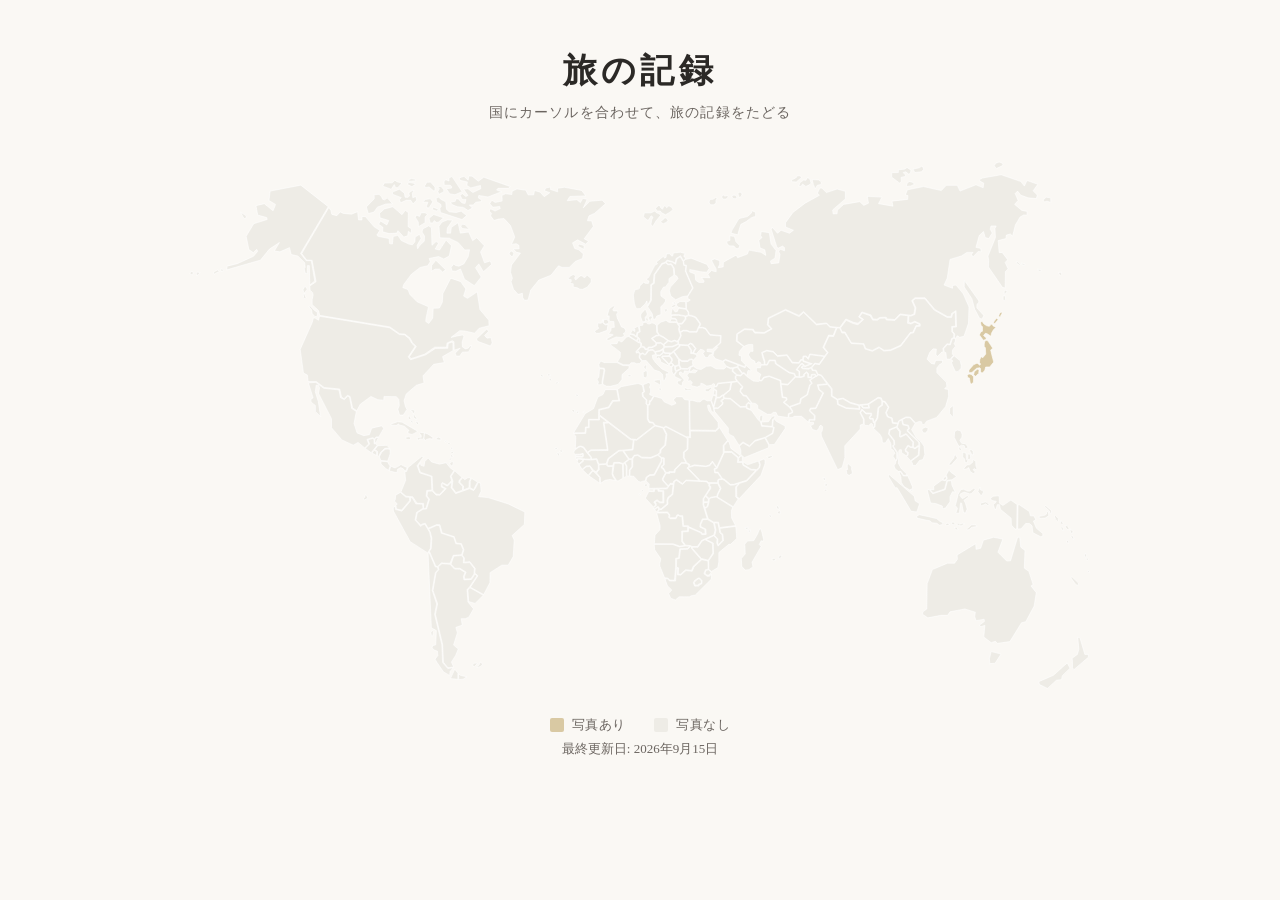
==== index.html @ d8315e0f "Initial commit: world and Japan travel photo site Static site with a world map homepage and a Japan " ====
<!DOCTYPE html>
<html lang="ja">
<head>
<meta charset="UTF-8">
<title>旅の記録</title>
<link rel="stylesheet" href="css/style.css">
</head>
<body>
<div class="page">
  <header class="site-header">
    <h1 class="site-title">旅の記録</h1>
    <p class="site-subtitle">国にカーソルを合わせて、旅の記録をたどる</p>
  </header>

  <div class="map-wrap world-map-wrap">
    <svg version="1.1"
     xmlns="http://www.w3.org/2000/svg"
     xmlns:xlink="http://www.w3.org/1999/xlink"
     x="0px"
     y="0px"
     viewBox="30.767 241.591 784.077 458.627"
     id="world-map" class="world-svg">
<title>Simple World Map</title>
<desc>
    Author: Al MacDonald
    Editor: Fritz Lekschas
    License: CC BY-SA 3.0
    ID: ISO 3166-1 or "_[a-zA-Z]" if an ISO code is not available
</desc>
<g>
    <path id="_somaliland" d="M512.674,502.797l3.526,2.403l1.046-0.052l8.757-3.008l0.994,3.206l-0.701,2.706l-1.893,1.503l-4.729-0.302l-6.769-4.158L512.674,502.797L512.674,502.797z"/>
    <path id="ae" d="M528.466,468.135l0.753,3.008l8.522,0.752l0.596-6.172l1.644-0.897l0.448-2.257l-2.688,0.753l-2.99,4.521L528.466,468.135L528.466,468.135z"/>
    <path id="af" d="M545.85,435.383l1.374,10.771l3.423,0.752l0.32,1.937l-2.455,2.049l4.573,3.691l8.885-3.198l0.709-3.786l5.593-3.491l2.145-8.091l1.599-1.722l-1.659-2.887l5.412-3.347l-0.691-0.968l-2.498,0.155l-0.226,2.299l-3.354-0.033l-0.062-3.068l-1.079-1.288l-1.815,1.649l0.052,1.515l-2.739,1.036l-5.059-0.319l-6.568,6.881L545.85,435.383L545.85,435.383z"/>
    <path id="al" d="M450.679,420.438v3.984l1.142,2.152l0.82-0.096l1.409-2.566l-0.821-1.15l-0.319-2.844l-1.089-1.012L450.679,420.438L450.679,420.438z"/>
    <path id="am" d="M507.47,420.549l4.149,5.411l-1.218,1.427l-2.939-0.51l-3.646-3.268l0.196-2.146L507.47,420.549L507.47,420.549z"/>
    <g id="ao">
        <path class="mainland" d="M437.366,547.461l2.948,11.003l-0.069,3.478l-4.313,4.633l-0.647,7.527l16.597,0.147l5.395,1.954l4.45-0.58l-2.594-3.251l0.01-9.282l5.101-0.217v-3.621l-4.142-0.172l-0.829-8.575l-1.746,0.024l-0.943-0.848l-1.027,0.054l-1.365,2.646h-5.255l-1.22-1.227l0.363-1.738l-1.436-2.101L437.366,547.461L437.366,547.461z"/>
        <path d="M435.577,544.453l1.504,1.953l1.945-1.842l-0.571-1.909l-0.483-0.035L435.577,544.453L435.577,544.453z"/>
    </g>
    <g id="ar">
        <path class="mainland" d="M279.05,600.613l1.677,1.571l-6.371,9.467l-2.239,2.479l0.777,10.813l4.918,5.974l-4.132,7.209l-3.129,1.35h-3.579l1.003,5.627l-5.593,1.92l1.34,4.729l-3.354,10.701l4.141,3.38l-2.239,5.515l-3.804,5.975l2.014,4.165l-4.918,0.786l-4.028-4.951l-0.674-15.432l-6.258-26.209l1.893-9.163l-4.028-11.713l2.68-15.204l2.463-2.931l-0.605-2.222l3.164-2.888l7.054,0.483l3.942,4.21l4.555,0.078l4.668,2.853l-1.375,3.217l0.329,3.25l6.612-0.312L279.05,600.613L279.05,600.613z"/>
        <path d="M264.745,687.564l0.225,4.951l3.803-0.337l3.242-2.144l-5.48-1.124L264.745,687.564L264.745,687.564z"/>
    </g>
    <path id="at" d="M430.46,403.459l-0.562,1.167l0.483,0.83l2.015-0.415h1.711l1.857,1.572l3.95-0.717l2.904-1.729l0.743-1.167l-0.112-1.504l-2.611-1.954l-3.501,0.035l-0.294,1.988l-3.683,1.797L430.46,403.459L430.46,403.459z"/>
    <g id="au">
        <path class="mainland" d="M672.961,609.067l-0.303,21.938l-3.371,2.472l-0.303,2.161l4.598,3.086l11.35-2.161h5.826l2.145-3.095l12.879-2.472l9.198,2.784l-0.614,3.708l1.228,3.708l7.055-1.236l0.303,1.851l-4.599,3.396l1.53,1.236l3.37-1.236l-0.917,10.2l6.44,4.944l3.683-1.236l1.841,1.852l10.735-1.548l10.123-16.381l3.682-0.925l7.357-13.596l1.841-11.739l-4.599-5.869l1.842-1.236l-3.684-11.436l-3.984-2.783l0.614-15.448l-3.684-2.782l-0.916-8.652h-1.842l-6.138,20.392l-3.37,0.312l-7.668-7.728l4.297-11.437l-7.971-1.547l-8.896,2.472l-2.454,7.104l-3.984,0.925l-0.304-4.944l-16.252,9.889l0.304,3.708l-2.454,3.397h-6.139l-13.19,5.56L672.961,609.067L672.961,609.067z"/>
        <path d="M728.775,668.089l-1.531,6.181l0.304,4.322l4.599-0.312l5.213-8.03L728.775,668.089L728.775,668.089z"/>
    </g>
    <path id="az" d="M508.931,418.674l-0.873,1.486l4.071,5.342l1.418-0.458l2.334,2.446l1.011-4.287l2.533,0.406l-0.104-1.229l-4.165-3.646l-0.795,2.143L508.931,418.674L508.931,418.674z"/>
    <path id="ba" d="M442.708,411.084l-0.319,0.527l5.801,5.981l2.127-3.13l-0.078-1.234l-1.857-2.256L442.708,411.084L442.708,411.084z"/>
    <path id="bd" d="M616.256,457.908l-1.134,2.049l2.938,5.584l0.087,4.357l0.535,1.166l3.449,0.061l1.953-1.875l1.418,0.855l0.285,2.652l1.133-0.708l0.069-3.389l-0.951-0.112l-0.596-2.879l-2.403-0.086l-0.596-1.6l1.469-1.962l0.024-0.97h-4.269L616.256,457.908L616.256,457.908z"/>
    <path id="be" d="M414.019,391.704l-0.554,1.383l5.947,3.925l0.4,0.051l0.375-1.094l0.837-0.588l-1.336-1.499h-0.916l-1.255-1.426L414.019,391.704L414.019,391.704z"/>
    <path id="bf" d="M404.493,493.496l3.146-0.25l5.16,7.295l-4.789,3.613l-3.466-0.892l-4.66,0.062l-0.752,2.73l-3.907,0.19l-1.071-1.461l1.385-4.442L404.493,493.496L404.493,493.496z"/>
    <path id="bg" d="M457.092,414.066l0.139,4.305l1.452,3.025l5.454,0.095l2.455-1.737l2.412-0.959l-0.588-2.75l0.545-1.469l-1.228-0.641l-1.687,0.139l-1.323,1.332l-5.549,0.043L457.092,414.066L457.092,414.066z"/>
    <path id="bi" d="M478.504,538.385l3.691-0.078l-0.959,3.232l-0.935,0.812h-1.142l-0.812-2.187L478.504,538.385L478.504,538.385z"/>
    <path id="bj" d="M411.512,515.288h1.833l0.104-5.204l2.315-3.363l-0.104-5.852l-2.102-0.052l-3.604,2.816l1.504,2.87L411.512,515.288L411.512,515.288z"/>
    <path id="bn" d="M689.038,515.08l-2.489,3.018l2.04,0.641l1.149-1.608L689.038,515.08L689.038,515.08z"/>
    <path id="bo" d="M238.631,561.361l7.114-3.104l2.351,0.226l1.565,6.534l10.839,3.604l1.79,5.523l4.469,0.562l1.902,4.729l-1.34,4.278l-7.27,0.562l-2.68,6.872l-5.705-0.112l-1.79-0.337l-3.293,3.197l-1.625-0.156l-5.593-12.957l1.547-2.316l0.545-9.163l-1.383-5.455L238.631,561.361L238.631,561.361z"/>
    <path id="br" d="M286.631,618.464l5.402-10.391l0.198-8.73l10.079-6.501h5.645l4.435-7.512l0.804-14.418l-1.815-3.855l10.684-9.751l0.406-10.761l-14.514-7.105l-17.53-5.48l-8.264-0.812l2.221-4.669l-0.604-7.104l-1.808-0.596l-2.671,5.308l-1.4,1.754l-3.595-1.59l-12.093,4.261l-4.028-5.073l0.648-5.299l-3.804,3.872l-4.201-2.265l-0.424,0.597l0.009,1.841l3.622,1.945l-5.437,5.73l-3.432-0.034l-3.475-3.535l-3.933,0.121l-0.484,4.2l2.256,2.739l-2.663,8.532l-3.112,0.241l-4.953,3.13l-1.21,6.146l4.296,4.599l0.787-0.89l3.017-0.812l2.576,4.34l7.374-3.164l2.861,0.165l1.971,6.976l10.52,3.337l1.815,5.564l4.478,0.537l2.135,5.314l-1.443,4.729l1.884,2.474l-0.276,3.683l5.048-0.477l4.625,5.844l-0.363,4.105l2.74,2.316l-6.57,9.95L286.631,618.464L286.631,618.464z"/>
    <g id="bs">
        <path d="M222.121,463.112l-1.089-0.337l-0.086,2.101l1.34,1.349l0.917-1.349L222.121,463.112L222.121,463.112z"/>
        <path d="M224.29,466.397l-1.504,0.838l1.417,2.021l0.752-1.011L224.29,466.397L224.29,466.397z"/>
        <path d="M229.14,467.91l-1.591-0.087l0.165,1.012l1.167,1.687l1.002-1.099L229.14,467.91L229.14,467.91z"/>
        <path d="M228.388,465.896l-2.593-1.099l-0.501-2.609l1.002-0.425l1.003,2.023l1.002,0.76L228.388,465.896L228.388,465.896z"/>
        <path d="M225.881,460.588l-1.34-0.337l-0.251-1.686l-1.417-0.501l0.917-0.926l1.668,0.588l1.253,0.762L225.881,460.588L225.881,460.588z"/>
    </g>
    <path id="bt" d="M616.108,453.561l1.34,1.833l4.528,0.034l-0.458-2.507L616.108,453.561L616.108,453.561z"/>
    <path id="bw" d="M454.56,594.589l1.858,0.57l-0.26,5.314l1.911,0.26l4.391-3.959l5.273,0.57l1.399-3.545l6.673-6.095l-8.013-9.223l-0.104-1.514l-0.883-0.26l-2.43,2.24l-6.31,0.154l-0.884,7.866l-2.479,0.57L454.56,594.589L454.56,594.589z"/>
    <path id="by" d="M456.418,382.861l1.297,2.135l-0.519,1.703l0.086,1.349l0.476,1.616l2.68-1.521l3.329,0.086l2.334,0.959h5.922l1.729-4.141l1.037-1.564v-1.045l-3.717-5.23l-3.285-1.305l-2.68-0.303l-2.335,0.743l0.088,2.351l-3.241,4.098L456.418,382.861L456.418,382.861z"/>
    <path id="bz" d="M191.823,483.228l-0.043,3.154h0.726l2.472-4.615h-1.677L191.823,483.228L191.823,483.228z"/>
    <g id="ca">
        <path class="mainland" d="M151.767,281.182l1.72,2.602l0.864,3.475l4.305,1.081l3.017-3.25l2.585,1.306l7.321,0.647l5.169-2.17l0.864,7.157h3.017v-3.034l3.017,0.216l7.538,8.895l4.953,3.035l-2.584,4.123l1.081,1.081l9.673,1.953l0.216,4.34l2.585,0.433l0.648-6.51l4.089-1.08l3.017,4.556l6.457,3.034l3.233,0.647l2.152-2.602l0.216-4.124l3.873-2.387l1.288,3.476l-3.449,6.077l0.432,3.033l1.937-3.033l3.873-3.475l0.216-4.556l-2.152-3.476l0.648-2.817l5.169-2.603l2.369,1.738l0.432,15.188l3.657-3.25l2.152,1.305l-3.017,5.204l3.873,0.865l5.602-8.679l4.737,4.986l-1.936,8.895l-4.737,2.603l-4.521-2.169l-8.177,1.736l0.864,2.818l-2.152,3.476l-6.673,1.521l-7.538,5.86l-6.673,8.896l-0.864,2.817l4.521,1.737l1.72,4.339l6.241,6.293l9.906,4.339l-2.152,9.975l-0.216,2.818l2.585,1.736l3.449-4.555l0.432-8.679l5.385-0.216l2.584-4.988l0.433-7.589l6.889-13.45l8.609,3.034l4.521,6.293l-1.937,6.292l3.449,1.954l8.394-5.646l2.368,15.404l7.754,9.327l0.216,4.771l-8.609,2.17l-4.088,4.338l-8.609-1.953l-4.305-0.217l-7.538,5.86l4.521-1.081l5.601-1.08l1.081,1.305l-1.504,4.771l0.216,4.34l2.585,1.736l2.584-0.648l1.296-1.953h1.72l-2.801,5.205l-5.385,0.215l-2.368,3.476h-3.017l-0.864-2.603l4.305-4.338l-5.169,1.737l-0.233-7.374l-1.487-0.863l-4.521,1.953l-0.432,3.691h-10.338l-8.832,6.08l-11.842,3.908l-1.288-1.738l5.964-8.902l-3.388-3.261l-2.152-4.132l-4.383-3.346l-4.702-0.389l-8.428-5.904l-61.122-10.043l-1.011-4.142l-5.602-5.204v-4.339l0.865-3.907l-0.433-2.168l-2.152-2.171l-0.432-3.475l5.602-3.908l-3.449-18.653l-4.737-0.217l-4.305-5.645L151.767,281.182L151.767,281.182z"/>
        <path d="M130.684,350.117l-1.47,2.818l0.51,1.996l0.959,0.598l-0.225,0.812l-1.029,0.294l0.294,2.965l1.106,1.115l0.882-0.959l-1.106-2.887l0.657-2.299l1.616-2.152l-1.175-1.997L130.684,350.117L130.684,350.117z"/>
        <path d="M135.542,367.008l-1.323,0.52l2.429,2.818l0.588,3.336l2.429,2.592l2.058-0.371v-3.406l-2.498-1.557L135.542,367.008L135.542,367.008z"/>
        <path d="M268.15,295.833l-1.53,1.547l1.34,2.126l6.328,0.77l-4.028-4.252L268.15,295.833L268.15,295.833z"/>
        <path d="M191.105,270.143l0.19,3.475l-6.898,7.148l1.729,5.791l4.979-1.348l2.878-4.253l7.278-2.706l5.938-0.389l-4.599-5.022l-2.299,1.737l-1.729-0.579l-0.959-2.126l-2.109-2.126L191.105,270.143L191.105,270.143z"/>
        <path d="M200.113,259.908l-1.53,2.706l7.477,2.706l2.68-4.055l1.15,2.707h1.919l3.639-4.055l-4.409-1.158l-1.729-1.348l-2.299,2.316L200.113,259.908L200.113,259.908z"/>
        <path d="M213.148,265.318l-5.938,2.508v1.928l7.667,2.896l-1.729,1.928l1.15,2.507l4.789-2.126h4.028l1.919,3.086l3.259-3.285l-0.77-3.095l-2.68,0.968l-0.38-3.863l1.34-2.316h-1.34l-2.109,1.349l-0.959,0.769l0.579,2.707l-1.53,1.158l-2.299-0.19l-0.579-3.476L213.148,265.318L213.148,265.318z"/>
        <path d="M221.005,259.329l-0.579,1.927l3.639,1.738l2.68-1.547l-0.19-1.158L221.005,259.329L221.005,259.329z"/>
        <path d="M223.875,256.044l-2.679,0.968l0.19,1.35l5.938-0.389l-0.19-1.349L223.875,256.044L223.875,256.044z"/>
        <path d="M236.72,259.329l-0.38,1.348l-0.959,1.349v1.929l3.639-0.579l3.83,3.285h1.34v-3.285l-3.83-4.253L236.72,259.329L236.72,259.329z"/>
        <path d="M246.497,263.191l1.53,1.738l-1.34,2.316l0.959,2.507l4.218-2.317v-1.736l-2.49-2.896L246.497,263.191L246.497,263.191z"/>
        <path d="M252.055,258.75l0.19,3.086h5.178l1.34,1.158l-0.19,1.348l-4.599,0.58l3.259,4.443l4.409,0.77l6.128-2.705l-8.817-13.33l-2.68,1.738l0.19,2.316l-3.069-1.158L252.055,258.75L252.055,258.75z"/>
        <path d="M207.399,280.576l-7.278,1.928l-4.219,3.673l0.38,4.054l7.667,2.317l-1.729,3.864l-5.558-3.477l-1.53,2.896l3.639,2.507l-0.19,4.054l5.558,1.547l6.708-0.389l1.149-2.126l4.979,5.601l3.449-1.157l0.579-3.864l2.49,1.737l0.38-3.864l-3.068-1.928l0.19-12.162l-2.68-2.126l-2.87,3.864L207.399,280.576L207.399,280.576z"/>
        <path d="M230.782,289.073l-2.489-1.158l-1.34,1.737l2.68,4.253l0.19,4.054l5.749-3.475v-5.022l2.109-2.126l-2.109-1.547h-3.449L230.782,289.073L230.782,289.073z"/>
        <path d="M243.048,287.335l-4.028,3.285l0.959,4.054h2.49l1.149-2.126l1.729,1.737l1.729-0.19l4.599-3.864L243.048,287.335L243.048,287.335z"/>
        <path d="M242.659,280.956l-0.959,1.928l4.218,1.548l1.15-1.738L242.659,280.956L242.659,280.956z"/>
        <path d="M240.169,273.617l-4.218,0.579l-2.49,2.315l4.599,0.19l-1.34,3.475l0.959,1.548l1.34-0.19l3.259-5.212L240.169,273.617L240.169,273.617z"/>
        <path d="M247.456,272.27l-2.299,0.77l0.38,3.086l3.83,2.507l0.19,1.927l-1.149,1.159l0.579,3.864l14.755,4.823l4.028,1.349l4.028-3.475l-4.789-3.864l-4.409,1.158l-6.128-0.579l-2.299-2.316l-0.579-6.371l-3.83-1.928L247.456,272.27L247.456,272.27z"/>
        <path d="M259.523,292.357l-4.218-0.39l-4.979,1.927l-2.68,3.666l0.769,10.043l8.238,0.39l7.857,3.864l5.559,6.371l4.218-0.19l-1.15,5.981l-3.829,6.371l-4.218,1.926l-3.069-0.578l-1.53-1.348l-2.299,3.086l0.959,3.086l3.259,0.189l4.028-1.928l3.449,8.886l8.626,5.603l5.938-7.529l-4.979-8.108l2.878-3.284l4.028,6.758l7.278-6.371l-1.339-2.896l-4.98,1.548l-3.448-9.466l3.259-5.403l-6.518-6.949l-3.639,2.507l-3.449-7.529l-7.277,0.968l-1.919-9.076l-5.938,4.055l-0.579,5.021h-3.259l0.38-4.443L259.523,292.357L259.523,292.357z"/>
        <path d="M262.021,274.006v1.738l-4.218,0.968l1.149,1.927l4.789,1.928l5.368,0.58l3.831,2.705l3.829-2.127l-2.681-2.705h3.449l2.109-2.316l5.178-0.77v-1.158l-2.878-1.928l0.379-2.127l8.048,1.348l11.886-4.633l-4.41-1.348l1.15-1.547h9.197l1.531-1.547l-18.593-6.569l-4.41-1.547l-4.789,3.476l-5.368-4.443l-2.878-0.19l-0.579,3.675l-3.638-3.285l-4.218,1.349l0.769,2.126l6.328,1.35l-0.38,3.086l3.449,2.125l8.438-2.125l0.19,2.896l-6.898,3.285l-4.218-3.285l-3.83,0.389l3.83,5.411l-1.919,0.969l-2.878-2.508l-2.109,1.348l1.919,3.666h3.259l-0.769,3.475l-2.68-0.389l-3.449-3.674L262.021,274.006L262.021,274.006z"/>
        <path d="M244.941,327.159l-3.657,4.599l-0.225,5.065l3.198-1.841h3.881l2.74,2.533l2.515-2.076L244.941,327.159L244.941,327.159z"/>
        <path d="M289.466,386.977l-9.136,8.748l0.916,2.074l11.186,4.141l1.599-2.758l-0.916-4.599l-3.657,0.458l-2.057-2.299l3.423-3.449L289.466,386.977L289.466,386.977z"/>
    </g>
    <path id="cd" d="M438.023,546.597l8.912-0.155l1.808,2.567l-0.069,1.893l0.665,0.605h4.426l1.271-2.499h1.808l0.734,0.742l2.479-0.069l0.735,8.714l4.287,0.139v0.675l11.521,5.195l0.536,1.012h2.411l-0.268-3.648l-4.356-2.092l0.269-2.766l1.876-4.392l4.287-0.139l-3.683-12.224l0.068-5.195l5.826-9.11l0.068-1.278l-0.874-0.477l0.035-2.472l-1.062-0.095l-1.072-1.366l-17.59-0.795l-3.226,3.138l-5.28-3.475l-1.858,1.141l-1.348,11.35l-3.337,2.575l-1.003,2.283l0.179,3.381l-6.017,4.918l-1.6-0.726l0.216,0.94L438.023,546.597L438.023,546.597z"/>
    <path id="cf" d="M443.452,519.229l4.028,4.356l1.59-2.057l2.532,0.104l0.544-2.006l2.49-1.556l5.169,3.562l2.982-2.956l11.574,0.51l-10.736-11.082l1.443-0.897l0.198-1.954l-2.438-1.149h-3.58l-5.766,5.715l-0.197,2.351l-4.573-0.146l-0.146,1.003l-2.982-0.305l-2.688,5.108L443.452,519.229L443.452,519.229z"/>
    <path id="cg" d="M439.424,526.551l-0.052,1.255l4.131,0.104l0.146,10.728l-3.777-0.104l-2.187-1.703l-1.693,0.951l-0.078,0.476l0.873,0.423l0.251,2.204l-2.334,2.006l0.501,1.057l2.585-2.006h1.244l0.396,1.2l1.644,0.7l5.271-4.46l-0.104-3.259l1.099-2.653l3.38-2.507l0.907-8.479l-2.402,0.009l-2.783,3.812L439.424,526.551L439.424,526.551z"/>
    <path id="ch" d="M423.787,402.82l-3.771,4.011l0.078,0.405l1.547-0.483l1.393,1.937l2.352-0.83l1.625,1.263l0.667-0.38l2.005-3.146l-0.511-0.484l-1.979-0.051l-0.959-1.963L423.787,402.82L423.787,402.82z"/>
    <path id="ci" d="M388.484,521.562l3.697-2.617l4.6-0.806l4.693,1.013l-2.395-3.622l-0.701-2.213l0.701-6.544l-4.192,0.198l-1.9-1.814l-3.994,0.104l-1.901,0.304l0.198,4.425l-1.002,0.406l-1.203,2.215l3.095,3.62L388.484,521.562L388.484,521.562z"/>
    <g id="cl">
        <path d="M261.391,683.51l-3.691,8.109l6.371,0.674l0.112-5.403L261.391,683.51L261.391,683.51z"/>
        <path d="M260.137,682.239l-2.775,3.068l-0.337,3.604l-5.368-3.043l-5.705-8.221l-1.677-2.932l2.351-3.043l-0.225-3.83l-2.68-1.124l-2.126-1.572l0.449-2.144l2.792-0.787l0.562-12.387l-4.356-2.48l-2.844-64.477l0.735-1.278l5.567,12.836l1.781,0.035l0.579,2.049l-2.369,2.868l-2.723,15.448l3.873,11.895l-1.79,9.007l6.31,26.485l0.666,15.49l4.521,5.229L260.137,682.239L260.137,682.239z"/>
        <path d="M241.717,649.833l-1.115,1.686l0.562,2.932l1.115,0.112l0.562-3.718L241.717,649.833L241.717,649.833z"/>
    </g>
    <path id="cm" d="M428.031,519.428l2.783,2.561l-0.199,3.959l15.266-0.354l1.245-1.399l-4.375-4.711l-0.648-1.703l2.784-5.212l-1.893-3.458l-1.591-0.855v-1.755l1.841-1.202l0.104-5.463l-1.46-0.164l-0.024,2.87l-6.414,11.972l-3.925,0.199l-2.688,1.85L428.031,519.428L428.031,519.428z"/>
    <g id="cn">
        <path class="mainland" d="M594.498,386.128l-2.99,7.521l-4.124-0.217l-4.349,9.518l3.691,4.701l-7.606,10.504l-3.907-0.658l-2.611,3.285l0.648,1.971l3.043,0.217l1.521,3.5l3.044,0.658l9.344,12.04v6.129l4.563,2.844l4.996-0.873l6.303,3.719l7.605,2.187l3.691-0.439l4.132-0.441l8.687-5.688l2.828,0.44l1.08,2.567l2.396,0.718l3.26,4.813l-2.17,4.814l1.306,3.285l3.69,1.312l0.647,3.942l4.35,0.439l0.647-1.971l6.302-3.285l3.907,0.217l4.563,5.03l3.043-1.312l1.954,0.216l0.873,2.412l1.521,0.216l2.169-3.06l8.688-3.285l7.823-9.413l2.61-8.974l-0.217-5.912l-3.259-0.656l1.953-2.188l-0.434-3.501l-8.255-8.314v-4.157l2.386-3.062l2.388-1.098l0.216-2.412h-6.085l-1.089,3.285l-2.828-0.656l-3.475-3.718l2.17-5.688l3.043-3.285l2.827,0.217l-0.434,5.031l1.521,1.313l3.691-3.717l1.306-0.216l-0.433-2.844l3.476-4.158l2.61,0.216l1.521-4.813l1.781-0.942l0.182-3l-1.729-1.815l-0.147-4.736l3.329-0.217l-0.216-12.214l-2.334,1.4L694.267,377l-3.897-0.009l-11.298-6.354l-8.16-9.837l-8.281-0.086l-2.107,1.833l2.68,6.137l-0.935,5.758l-3.335,1.383l-1.876-0.147l-0.139,5.696l1.954,0.441l3.476-1.53l4.563,2.187v2.188l-3.26,0.216l-2.611,5.688l-2.386,0.215l-8.472,11.16l-8.902,3.941l-6.086,0.441l-4.124-2.844l-5.869,3.068l-6.302-1.971l-1.521-4.158l-10.642-0.657l-5.646-9.188h-2.386l-1.92-4.262L594.498,386.128z"/>
        <path d="M671.802,472.655l-2.064,0.579l-1.487,1.833l1.236,2.411l1.814,0.163l2.066-1.832l0.492-2.411L671.802,472.655L671.802,472.655z"/>
    </g>
    <path id="co" d="M234.326,498.251l-1.781-0.182l-11.773,9.707l-1.245,3.414l-1.608,0.182l0.717,7.546l-4.105,10.07l4.46,3.776l5.714,0.363l3.924,5.757l5.705,0.183l-0.182,4.312h2.135l2.316-7.909l-2.144-2.694l0.536-5.031l4.46-0.363l-0.536-11.688l-9.993-3.232l-2.316-6.293L234.326,498.251L234.326,498.251z"/>
    <path id="cr" d="M202.905,502.745l1.202,2.352l0.977,1.297l-1.314,3.898l-2.507-1.764l-4.097-3.752v-2.48L202.905,502.745L202.905,502.745z"/>
    <path id="cu" d="M205.904,469.846v1.1l4.599,0.086l2.169-1.263l0.337,0.926l4.512,1.098l4.011,3.622l-0.917,1.262l0.165,1.436l3.345,0.839l3.345-1.514l1.504-1.513l-2.169-1.098l-11.194-6.569l-3.924-0.424L205.904,469.846L205.904,469.846z"/>
    <g id="cv">
        <path d="M350.01,490.264l-1.642,0.942l1.175,0.941l1.409-0.708L350.01,490.264L350.01,490.264z"/>
        <path d="M354.046,492.165l-1.071,0.951l0.762,1.409l1.832-0.821L354.046,492.165L354.046,492.165z"/>
        <path d="M351.704,494.836l-1.375,0.821l1.479,1.979l1.168-0.612L351.704,494.836L351.704,494.836z"/>
    </g>
    <path id="cy" d="M484.555,437.794l1.062,0.771l-3.294,3.119l-1.573-0.052l-1.167-0.821l0.156-1.529l2.386-0.155L484.555,437.794L484.555,437.794z"/>
    <path id="cz" d="M437.202,398.921h2.567h1.263l2.049,1.461l3.795-3.155l-3.683-2.627l-3.648-1.765l-2.498,0.45l-3.389,2.178L437.202,398.921L437.202,398.921z"/>
    <path id="de" d="M422.257,384.234l3.086-0.5v-2.178l2.584-0.425l1.418,1.427l1.495,0.164l2.334-1.012l2.083,0.588l1.832,1.592l0.251,5.955l1.832,2.438l-2.411,0.337l-4.003,2.515l0.338,0.839l3.579,3.354l-0.251,1.677l-3.328,1.677l-3.085,0.086l-0.753,1.59h-1.581l-0.752-1.676l-2.749-0.675l-0.088-2.767l-1.39-0.77l0.114-1.861l-0.406-1.328l-1.982-1.824l0.414-2.854l2.161-1.011L422.257,384.234L422.257,384.234z"/>
    <g id="dk">
        <path d="M427.123,370.076l-3.586,3.968l-0.13,2.584l1.635,4.263l2.559-0.484l-0.319-3.483l1.764-1.971l-0.034-1.548l-1.245-3.223L427.123,370.076L427.123,370.076z"/>
        <path d="M428.979,377.354l-1.062,0.229v1.583l1.128,0.875l0.997-0.25l-0.243-1.503L428.979,377.354z"/>
        <path d="M432.306,375.848l-0.949,0.23l-1.056,0.968l0.448,1.954l1.292,0.507l-1.334,0.535l-0.255,0.685h2.005l0.602-1.099l-0.768-0.378l0.25-0.962l0.916-1.205l-0.25-1.042L432.306,375.848z"/>
    </g>
    <path id="dj" d="M508.991,499.771l-0.493,2.903l3.424-0.052l0.052-4.271l-1.253-0.77L508.991,499.771L508.991,499.771z"/>
    <path id="dm" d="M256.23,485.371l-0.761,1.616l0.917,1.228l1.141-0.994L256.23,485.371L256.23,485.371z"/>
    <path id="do" d="M242.434,481.533l-4.573-2.991l-2.887-1.021l-0.578,5.521l0.578-0.047l0.761,1.461l0.994-1.15l2.896-0.77l2.516,0.536L242.434,481.533L242.434,481.533z"/>
    <path id="dz" d="M424.625,435.764l-3.526-1.186l-14.677,2.758l-3.198,2.429l1.953,10.088l-5.835,0.233l-3.509,5.646l-8.359,2.005l0.025,4.105l27.532,21.048l4.692,0.398l15.654-12.231l-1.565-1.971l-2.938-0.398l-1.764-2.955V453.5l-1.177-1.184l0.199-3.155l-3.13-3.155l-0.389-3.354l1.366-0.986l-0.59-3.553L424.625,435.764L424.625,435.764z"/>
    <g id="ec">
        <path class="mainland" d="M213.986,529.43l-4.088,2.541l-0.294,3.771l-0.821,1.234l2.576,2.473l-1.115,1.219l0.259,3.113l4.607,1.098l6.976-8.256l-0.017-2.878l-3.345-0.216L213.986,529.43L213.986,529.43z"/>
        <path d="M183.533,531.443l-0.536,2.378l-0.994,1.002l0.683,1.228l1.754-0.69l0.838-1.461l-0.536-1.537L183.533,531.443L183.533,531.443z"/>
    </g>
    <g id="ee">
        <path class="mainland" d="M462.562,363.299l-4.84-0.173l-3.068,1.875l-0.043,1.392l1.987,1.875l6.182,1.047L462.562,363.299L462.562,363.299z"/>
        <path d="M452.236,364.042l-1.308,0.44l1.308,0.226l0.595,0.69l0.711-0.852l-0.709-1.215L452.236,364.042z"/>
        <path d="M452.792,365.792l-1.862,0.833l-0.643,1.111l0.643,0.722l2.362-0.875l1.137-0.752L452.792,365.792z"/>
    </g>
    <path id="eg" d="M466.16,449.222l2.308,0.062l4.495,1.244l2.135,0.061l2.646-2.213h1.234l2.249,1.245h2.845l0.51-0.035l1.798,5.17l0.51,1.668l0.477,2.498l-0.85,0.622l-1.461-0.734l-1.686-5.498l-1.521-0.111l-0.111,1.867l1.012,3.232l8.1,10.027l0.173,4.305l-2.359,2.723l-22.163-0.251L466.16,449.222L466.16,449.222z"/>
    <path id="er" d="M496.224,493.859l-0.216-5.093l3.423-3.992l0.926,0.709l1.686,5.637l8.091,6.023l-1.47,1.808l-5.922-5.091L496.224,493.859L496.224,493.859z"/>
    <g id="es">
        <path class="mainland" d="M402.565,416.322h-11.014l-2.222-1.004l-1.071,0.078l-1.297,2.696l0.458,2.775l4.21,0.389l0.536,1.771l-1.833,10.33l0.078,1.851l2.981,1.617l3.439,0.232l6.881-1.694l3.363-4.233l0.077-4.313l5.965-5.395l0.302-2.386l-5.428-0.078L402.565,416.322L402.565,416.322z"/>
        <path d="M374.265,458.444l-1.513,0.873l0.7,0.709L374.265,458.444L374.265,458.444z"/>
        <path d="M369.009,458.608l-1.875,0.476l0.935,1.418h1.407L369.009,458.608L369.009,458.608z"/>
        <path d="M364.549,457.191l-1.176,1.184l1.643,1.418l0.935-2.126L364.549,457.191L364.549,457.191z"/>
        <path d="M413.578,426.877l-1.375,0.467l0.304,1.235h1.988l0.839-0.925L413.578,426.877L413.578,426.877z"/>
    </g>
    <path id="et" d="M489.982,508.606l6.292-14.005l6.25,0.035l5.541,4.814l-0.39,3.968h4.296l0.44,2.386l6.95,4.157l4.286,0.217l-8.15,8.756l-11.194,3.449h-2.773l-4.944-4.219l-1.953-0.82l-3.786-5.576l-2.499,0.035l-0.294-2.559L489.982,508.606L489.982,508.606z"/>
    <path id="fi" d="M453.072,340.202l1.79,0.786l1.104,2.074l-1.104,1.436l-5.55,6.068l-0.952,3.199l1.271,4.633l4.278,3.199l5.706-2.715l4.598-0.64l4.279-6.872l-3.173-7.512l-3.018-7.192l0.477-4.633l-1.901-0.32l-0.492-3.38l-2.559-4.175l-2.836,1.962l-1.114,4.556l-3.008-1.807l-4.185-1.021l-0.934,1.09l1.607,1.453l2.931-0.053l2.359,3.812L453.072,340.202L453.072,340.202z"/>
    <g id="fk">
        <path d="M281.194,678.393l-2.273-0.25l-2.265,1.521l1.642,1.781L281.194,678.393L281.194,678.393z"/>
        <path d="M283.459,677.252l-0.752,2.411l-2.144,1.901l0.13,0.631l3.655-1.4l1.513-1.901L283.459,677.252L283.459,677.252z"/>
    </g>
    <g id="fr">
        <path class="mainland" d="M412.973,393.588l-1.91,0.467l-3.82,4.158l-1.149,0.078l-1.53-1.081l-0.993,0.233l-0.762,2.386l-5.584,0.155l0.156,1.236l3.82,2.543l4.435,3.543l-0.077,4.236l-2.368,4.157l5.126,2.464l5.204,0.154l1.606-1.85l3.286,0.078l0.916,0.848l3.285-0.233l1.686-2.162l-2.145-2.541l-0.155-1.616l0.458-1.771l-1.071-1.539l-1.833,0.535l-0.232-1.383l4.054-4.469v-2.697l-2.348-0.767l-1.432-0.987L412.973,393.588L412.973,393.588z"/>
        <path d="M276.163,517.285l5.058,3.154l-2.646,5.255l-0.959,1.21l-2.809-1.615l0.079-5.663L276.163,517.285L276.163,517.285z"/>
        <path d="M540.023,586.93l-1.972,0.129l-0.129,1.722l1.313,0.269l1.972-0.925L540.023,586.93L540.023,586.93z"/>
        <path d="M516.857,562.666l0.656,1.461h1.055l0.526-1.857L516.857,562.666L516.857,562.666z"/>
        <path d="M258.823,489.822l-0.917,0.847l0.683,1.383l1.296-0.38L258.823,489.822L258.823,489.822z"/>
        <path d="M428.039,418.016l-1.687,1.695l-0.154,1.538l1.374,0.847l0.536-0.076l0.303-2.24L428.039,418.016L428.039,418.016z"/>
        <path d="M254.095,484.065l-1.296,0.535l0.458,1.149l1.521-0.994l-0.303-0.311L254.095,484.065L254.095,484.065z"/>
    </g>
    <path id="ga" d="M435.438,526.646l-0.104,2.151l-4.875-0.104l-2.982,5.766l7.012,7.667l1.736-1.453l-0.052-1.503l-1.192-0.554v-1.057l2.688-1.701l2.387,1.807l2.638,0.052l-0.054-9.067l-4.176-0.196l-0.052-1.903L435.438,526.646L435.438,526.646z"/>
    <g id="gb">
        <path class="mainland" d="M400.629,367.984l-1.582,2.395l0.631,0.959h3.648v1.6l-0.952,1.278l0.632,3.354l2.058,3.994l1.581,3.672l2.533,0.959l1.105,1.92l-0.155,1.755l-1.582,0.959l-0.156,0.795l1.106,0.64l-0.951,1.279l-2.221,0.959l-4.279-0.477l-6.664,3.035l-2.221-1.115l6.345-3.674l-0.796-0.477l-3.328-0.32l2.058-3.033l0.319-2.56l2.696-0.319l-0.475-4.953l-3.174-0.155l-0.95-1.115l0.155-3.674l-1.901,0.156l1.901-6.388l3.492-2.56L400.629,367.984L400.629,367.984z"/>
        <path d="M393.974,378.693l-2.853,0.32l-0.156,2.56l1.901,1.278l2.058-0.475l0.796-1.436L393.974,378.693L393.974,378.693z"/>
    </g>
    <path id="ge" d="M495.144,415.596l2.827,3.691l3.527,1.625l2.169-0.01l3.726-1.01l0.935-1.461l-11.021-4.123L495.144,415.596L495.144,415.596z"/>
    <path id="gh" d="M399.091,513.179l0.968,2.273l2.524,3.959l1.4-0.052l3.819-2.171l-0.268-12.354l-2.957-0.864l-4.141,0.112L399.091,513.179L399.091,513.179z"/>
    <g id="gl">
        <path class="mainland" d="M292.587,282.398l-1.176,1.877l2.118,2.117l-0.942,2.118l3.06,3.994l3.761-1.176l4.936-0.466l5.644,6.111l3.761,10.104l-3.051,6.345l4.227-0.708l2.354,1.409l0.232,3.06l-5.168,0.233l2.818,2.817l3.526,0.709l-7.754,10.339l-0.942,6.345l1.643,5.169l-1.176,3.06l2.118,6.578l3.993,4.469l1.176-0.232l2.584-0.709l0.233,3.76l1.642,2.352l3.052-0.234l2.353-8.695l7.053-8.697l10.581-4.227l6.578-8.229l3.05,1.408h6.345l5.17-5.168l6.346-2.584l0.708-3.994l-3.993-3.527l-3.526-1.175l-1.885-4.937l4.469-2.584l7.054,3.76l2.353-2.584l-3.761-2.117l7.996-10.813l-1.409-4.702l-3.761-0.232l1.408-4.228l4.703-2.118l9.637-8.461l-2.816-3.053l-10.814,0.941l-5.645,5.646l3.295-7.287l-3.762-0.942l-2.117,3.761l-3.051-2.585l-8.464,0.941l2.353-3.76l13.865-0.467l-3.527-4.702l-15.04-2.817l-6.11,0.941l0.233,3.061l-6.345-2.118l0.232-2.118l-4.47,0.941l-0.942,2.353l4.703,1.642l-4.936,3.527l-3.527-3.994l-4.936-1.408l-0.709,3.76h-4.937l-1.885-3.994l-7.754-1.176l-4.228,2.117l-0.233,2.818l-5.402-0.709l-3.294,1.409l0.234,3.293v1.644l-6.111,1.176l-2.818-1.877l-1.885,3.052l2.819,3.06l5.878-0.709l0.467,1.885l-4.469,2.118L292.587,282.398L292.587,282.398z"/>
        <path d="M311.396,319.066l1.409,2.119l-0.708,2.584h-1.409l-1.885-2.119l0.467-1.643L311.396,319.066L311.396,319.066z"/>
        <path d="M370.159,313.189l3.993,1.176l-0.234,3.293l-4.227-2.118l-0.942-1.176L370.159,313.189L370.159,313.189z"/>
    </g>
    <path id="gm" d="M366.719,497.006l-0.111,0.959l5.98-0.086l0.304-0.891l-0.13-0.898l-1.721,0.7L366.719,497.006L366.719,497.006z"/>
    <path id="gn" d="M369.77,505.304l2.629,4.046l3.423-2.974l3.511-0.155l2.922,3.881l2.48,1.635l0.933-1.816l0.83-0.466l-0.061-3.993l-1.65-4.737l-5.065,0.562l-6.267-0.501l-0.034,1.606L369.77,505.304L369.77,505.304z"/>
    <g id="gq">
        <path d="M427.184,522.134l-0.396,1.703l1.191,0.648l1.143-0.855l-0.397-1.755L427.184,522.134L427.184,522.134z"/>
        <path d="M430.771,526.697l-0.054,1.202l3.924,0.198l-0.052-1.356L430.771,526.697L430.771,526.697z"/>
    </g>
    <g id="gr">
        <path class="mainland" d="M453.004,427.213l-0.096,1.15l4.003,2.014l1.911,0.734l-1.003,1.055l-2.23,0.227l-0.319,1.01l0.771,1.738l2.498,1.33l1.09,0.096l0.138-2.981l1.635-1.972l-4.46-5.272l0.589-1.789l1.046-0.043l1.591,1.279l1.002-0.501l0.319-1.79l3.732,0.534l1.134-3.239l-1.953,1.375l-5.731-0.14l-3.726,1.929L453.004,427.213L453.004,427.213z"/>
        <path d="M461.69,438.442l1.408,0.043l0.589,0.873h2.05l1.363-0.501l0.459,0.553l-0.907,1.192l-4.002,0.139l-0.728-0.959l-0.77-0.458L461.69,438.442L461.69,438.442z"/>
    </g>
    <path id="gt" d="M183.456,491.11l5.126,3.752l5.169-6.423l-0.881-1.331l-1.764-0.062v-3.761l-1.322-0.804l-4.002,1.192l1.53,3.526L183.456,491.11L183.456,491.11z"/>
    <path id="gw" d="M368.196,502.356l1.211,2.395l3.396-2.922l0.035-0.899l-4.003-0.579L368.196,502.356L368.196,502.356z"/>
    <path id="gy" d="M261.399,510.654l6.241,5.652l-2.481,2.87l-0.199,1.703l3.259,3.362l-0.078,3.232l-5.67,2.16l-3.397-4.59l0.726-5.515l-1.452-4.105L261.399,510.654L261.399,510.654z"/>
    <path id="hn" d="M194.408,488.742l7.987-0.303l2.369,2.817l-1.478-0.338l-2.844,0.121l-3.717,3.492l-1.59,3.536l-1.046-0.555l-0.009-3.872l-2.299-1.539L194.408,488.742L194.408,488.742z"/>
    <path id="hr" d="M443.417,407.816l-3.051,2.515h-3.095l-0.372,2.178l1.418,0.372l0.709-1.055l1.114,0.977l0.891,3.112l6.109,2.853l0.605-0.691l-6.197-6.396l0.631-1.166l5.888-0.226l0.596-1.876l-3.838,0.111L443.417,407.816L443.417,407.816z"/>
    <path id="ht" d="M231.845,477.159l2.974,0.311l-0.354,3.648l-0.294,1.919l-3.466-0.19l-0.614,0.926l-1.063-0.077l-0.38-1.997l3.656-0.304l-0.225-2.073l-1.677-0.691L231.845,477.159L231.845,477.159z"/>
    <path id="hu" d="M444.386,403.01l-1.003,1.573l0.078,2.403l1.599,0.82l4.919,0.147l6.854-5.774l0.034-1.279l-0.742-0.371l-4.953,2.248L444.386,403.01L444.386,403.01z"/>
    <g id="id">
        <path d="M639.517,513.628l-0.241,1.971l5.869,9.862h1.711l12.23,20.461l4.894,0.492l2.445-7.148l-3.916-2.464l-0.734-3.941L639.517,513.628L639.517,513.628z"/>
        <path d="M697.475,540.891l1.954,2.396l-1.271,3.596v0.684h2.887l1.021-8.989l0.934,0.26l1.694,8.212l1.615,0.434l1.53-3.512l-1.53-5.308l-1.271-2.31l3.993-2.911l-0.935-1.288l-3.819,2.48h-1.021l-1.866-2.74l0.597-1.201l3.146-1.539l4.754,1.453l1.444-0.089l3.568-3.335l-1.442-1.451l-3.312,2.565h-2.127l-3.224-1.538l-2.29,0.086l-2.55,4.106l-1.616,7.105L697.475,540.891L697.475,540.891z"/>
        <path d="M718.791,524.805l-1.616,3.935l2.549,3.337h0.849l1.105-2.223l0.597-0.77l-1.105-1.201l-1.617-0.597L718.791,524.805L718.791,524.805z"/>
        <path d="M723.805,537.729l-3.482,0.77l-1.021,1.115l0.847,1.453l2.291-0.855l1.442-0.855l2.126,1.712l0.935-0.771l-1.693-2.057L723.805,537.729L723.805,537.729z"/>
        <path d="M666.045,548.854l-2.377,1.625l0.51,1.364l7.564,1.712l3.82,0.684l1.615,1.712l4.331,0.345l2.04,1.711l1.867-0.432l1.702-1.539l-3.146-1.452l-2.715-2.308l-7.053-1.713L666.045,548.854L666.045,548.854z"/>
        <path d="M690.768,556.295l-1.865,1.029l1.104,1.201l2.715-1.027L690.768,556.295L690.768,556.295z"/>
        <path d="M693.991,555.526l0.338,1.625l1.954,0.51l0.761-0.942l-0.848-1.288L693.991,555.526L693.991,555.526z"/>
        <path d="M698.668,559.805l-2.377,0.347l2.126,1.798h1.694L698.668,559.805L698.668,559.805z"/>
        <path d="M699.342,556.979l-0.511,1.027l3.821,0.596l2.974-1.711l-1.694-0.511l-2.715,0.771l-1.021-0.856L699.342,556.979L699.342,556.979z"/>
        <path d="M711.833,557.583l-4.416,3.683l0.423,0.942l1.866-0.345l2.205-2.059l4.331-0.597l-0.848-1.452L711.833,557.583L711.833,557.583z"/>
        <path d="M734.126,532.446l-3.604,0.406l-2.315,1.693l0.959,1.938l3.925,0.726v0.727l-2.48,2.015l1.201,4.192l1.201,0.078l1.037-4.115h1.919l0.806,4.027l9.361,7.746l0.241,6.051l3.198,3.467l1.442-0.077l0.319-21.369l-5.438-3.785l-5.125,3.467l-1.843,1.132l-3.043-1.937l-0.078-6.128L734.126,532.446L734.126,532.446z"/>
        <path d="M690.689,519.532l-1.997,7.503l-10.831,3.656l-3.241-3.804l-1.573,0.433l2.939,11.34l4.398,0.493l5.869,2.222v2.222l2.688-0.493l3.916-5.42v-4.435l2.204-4.435l2.445,0.491l-2.938-6.163l-0.449-3.968L690.689,519.532L690.689,519.532z"/>
    </g>
    <path id="ie" d="M394.915,383.085l-0.786,5.187l-6.975,2.56h-2.223l-1.582-1.115v-0.96l3.492-2.238l-0.951-1.92l0.156-2.714l3.018,0.155l1.383-3.25l-0.183,2.887l2.344,1.858L394.915,383.085L394.915,383.085z"/>
    <path id="il" d="M486.378,444.899l-1.365,4.348l1.771,5.213l2.031-7.616v-1.633L486.378,444.899L486.378,444.899z"/>
    <path id="in" d="M595,509.688l3.958-1.938l2.352-8.505l-0.104-10.441l13.468-14.54v-3.447l2.774-1.081l-0.104-3.984l-2.991-5.817l1.712-3.121l3.742,3.449l4.808,0.216v1.938l-1.495,1.616l0.318,0.863l2.567,0.104l0.536,2.904h0.752l1.928-3.449l0.958-9.042l3.207-2.265l0.104-3.12l-1.279-2.481l-2.031-0.104l-7.951,5.256l0.5,3.38l-5.584-0.019l-1.97-2.41l-1.072,0.138l0.363,3.354l-12.075-0.863l-7.485-3.337l-0.397-4.106l-4.988-3.094l-0.06-6.371l-3.423-3.916l-7.867,0.752l0.855,3.424l3.854,3.12l-6.665,13.641l-4.46,0.337l-0.734,1.644l4.392,4.062l-0.216,4.105l-4.486-0.069l-0.484,2.04l3.727-0.164l0.104,1.616l-2.671,1.4l1.711,3.232l3.312,1.08l2.031-1.504l0.959-2.688l1.177-0.535l1.392,1.398l-0.424,3.449l-0.96,1.617l0.217,2.8L595,509.688L595,509.688z"/>
    <path id="iq" d="M502.793,433.637l-1.348,6.664l-5.585,4.65l0.354,2.195l5.455,0.371l8.688,7.07l4.857-0.138l0.13-1.634l1.78-1.91l2.49,1.409l0.329-0.312l-4.815-6.405l-2.282-0.139l-3.033-3.898l0.604-2.868l0.926-0.121l0.319-1.271l-4.132-4.348L502.793,433.637L502.793,433.637z"/>
    <path id="ir" d="M507.409,427.516l-1.057,1.098l0.104,1.738l1.314,1.842l4.658,5.101l-0.709,2.04h-0.812l-0.406,2.04l2.637,3.371l2.43,0.207l4.865,6.732l2.732,0.208l2.126,1.529l0.104,3.062l8.411,4.9h3.139l1.927-1.634l2.43-0.104l1.418,3.268l9.085,1.262l0.27-3.337l3.007-1.089l0.139-1.193l-2.395-3.268l-5.334-4.287l2.801-2.55l-0.198-1.124l-3.511-0.544l-1.486-11.843l-0.173-2.723l-9.518-3.641l-4.218,0.951l-2.36,2.896l-2.092-0.139l-0.604,0.511l-4.66-0.303l-5.878-4.288l-2.188-2.394l-1.003,0.24l-1.808,2.066L507.409,427.516L507.409,427.516z"/>
    <path id="is" d="M366.261,340.521l-1.693-0.959l-2.283,1.443l-1.962,1.814l0.052,1.013l2.541,0.319l-0.156,1.815l-0.898,0.908l0.217,0.588l2.541,0.164v2.938l3.656,0.641l2.17,1.229l2.437,0.104l4.186-2.083l3.231-4.271l0.053-2.887l-1.963-1.66l-1.642-1.392l-0.743,0.536l-1.115,1.443l-1.271-0.164l-1.271-1.393l-1.642,0.156l-2.386,1.979l-1.437,1.547l-0.795-0.69l-0.053-1.712l0.795-0.536L366.261,340.521L366.261,340.521z"/>
    <g id="it">
        <path class="mainland" d="M423.233,409.391l-0.535,1.356l0.146,1.478l2.065,2.412l3.25-0.113l7.175,8.334l4.479,1.297l2.646,2.498l0.631,5.695l1.417-0.828l1.229-3.104l-0.303-2.229l2.101-0.19l0.304-1.263l-5.922-2.834l-5.619-5.523l-2.238-3.303l-0.545-3.137l2.861-0.684l-0.734-2.066l-1.755-1.478l-1.513-0.069l-2.108,0.58l-1.99,2.781l-1.201,0.795l-1.858-1.141L423.233,409.391L423.233,409.391z"/>
        <path d="M440.668,431.898l-1.253-0.674l-4.278,0.674l0.146,1.158l3.847,1.937l0.579,0.631l1.012,0.147L440.668,431.898L440.668,431.898z"/>
        <path d="M427.806,423.566l-2.289,1.158l0.303,4.469l1.833,0.311l1.374-1.312v-4.235L427.806,423.566L427.806,423.566z"/>
    </g>
    <path id="jm" d="M221.533,480.798l-3.008,0.761v0.84l1.755,1.011h1.841l1.167-1.349L221.533,480.798L221.533,480.798z"/>
    <path id="jo" d="M489.473,447.251l-2.126,7.416l-0.096,1.133h3.346l3.743-3.303l0.094-1.253l-1.529-1.564l2.739-2.272l-0.396-2.109l-0.752,0.173l-2.282,1.635L489.473,447.251L489.473,447.251z"/>
    <g id="jp">
        <path d="M709.317,426.193l-1.41,1.418l0.579,1.996l1.236,0.086l0.83,4.332l0.993,1.08l1.738-1.582l0.151-4.773l-2-2.125L709.317,426.193L709.317,426.193z"/>
        <path d="M716.688,422.188l-2.659,2.156l-0.591,2.719l1.812,1.25l2.625-2.75l0.37-3.062L716.688,422.188z"/>
        <path d="M713.613,418.033l-4.219,4.832v2.322l2.604-0.312l4.085-3.592l2.731-0.502l0.663,0.779l0.015,2.377l0.688,1.25h1.255l1.763-2.158l0.743-2.836l3.552-0.086l3.476-4.166l-1.814-6.916l-0.83-3.664l1.815-1.496l-4.133-6.241l-0.944-0.744l-1.875,0.744l-0.481,2.584v2.083l0.994,1.167l0.328,5.498l-2.56,3.164l-1.485-0.917l-1.159,2.584l-0.251,2.412l0.909,1.418l-0.579,1.08l-1.902-1.582h-1.322l-1.157,0.666L713.613,418.033L713.613,418.033z"/>
        <path d="M720.729,380.396l-1.321,1.168l0.665,2.498l1.158,1.166l-0.086,3.83l-1.487,0.578l-1.158,2.584l3.388,4.659l2.23-0.752l0.415-1.167l-2.396-2.161l1.487-1.919l1.572,0.25l3.43,2.305l0.37-2.584l1.63-2.979l2.281-2.312l-2.469-1.125l-0.944-1.801l-1.236,0.83l-1.071,1.331l-2.316-0.501l-2.396-1.582L720.729,380.396L720.729,380.396z"/>
        <path d="M733.201,377.812l-2.317,3.25l0.164,1.582l1.158-0.502l2.723-3.414L733.201,377.812L733.201,377.812z"/>
        <path d="M736.261,373.066l-0.829,2.248l0.086,1.496l1.409-0.918l1.322-2.662v-0.994L736.261,373.066L736.261,373.066z"/>
    </g>
    <path id="ke" d="M491.142,521.365l2.3,4.484l-2.759,5.783l-0.361,1.754l13.77,8.516l4.271-6.708l-2.161-1.754l-0.043-8.835l2.705-2.956l-4.313,1.435l-3.259,0.044l-5.1-4.305l-1.608-0.692l-2.98,0.276l-0.526,0.883L491.142,521.365L491.142,521.365z"/>
    <path id="kg" d="M565.463,411.316l-0.268,2.188l0.216,1.35l7.521,2.523l-6.604,2.662l-0.751-0.623l-1.427,0.917l0.068,0.501l0.761,0.346l4.635,0.121l2.351-0.709l3.018-3.803l3.776,0.656l4.557-6.311l-12.188-1.66l-1.686,4.088l-2.127-2.281L565.463,411.316L565.463,411.316z"/>
    <path id="kh" d="M655.076,497.982l3.535,3.776l6.576-4.875l0.579-7.692l-3.396,2.343l-1.764-0.985l-2.396-0.32l-1.341-0.941l-0.648,0.035l-1.754,2.878l0.285,1.332l1.781,0.994l-0.216,2.705L655.076,497.982L655.076,497.982z"/>
    <path id="km" d="M514.359,560.013l0.396,1.321l1.711,0.269l0.656-1.72L514.359,560.013L514.359,560.013z"/>
    <path id="kp" d="M687.751,407.047l1.59,0.666l0.484,5.566l3.155,0.183l2.974-3.483l-1.029-0.916l0.121-3.734l2.731-3.303l-1.392-2.506l0.908-1.039l0.501-2.592l-1.582-0.719l-1.35,0.684l-1.668,5.064l-2.697-0.232l-3.12,3.682L687.751,407.047L687.751,407.047z"/>
    <path id="kr" d="M696.446,410.443l5.342,4.356l0.909,4.22l-0.183,2.264l-2.61,2.939l-2.248,0.12l-2.551-5.506l-0.968-2.629l1.028-0.795l-0.242-1.099l-1.271-0.569L696.446,410.443L696.446,410.443z"/>
    <path id="kw" d="M519.2,452.774l-1.945-1.056l-1.349,1.356l0.146,2.715l3.139,1.201L519.2,452.774L519.2,452.774z"/>
    <path id="kz" d="M513.495,402.163l3.544-1.513l3.959-0.139l0.276,6.051h-2.317l-1.772,2.888l2.317,3.847l3.414,1.928l0.311,2.205l1.255-0.416l1.157-1.375l1.91,0.416l0.96,1.928h2.455v-2.473l-1.504-4.4l-0.684-3.569l4.364-1.929l5.869,0.959l3.684,3.709l8.323-0.821l4.644,6.597l5.455,0.274l1.504-2.472l1.91-0.416l0.274-2.748l2.862-0.139l1.503,1.789l1.505-3.57l12.957,1.789l2.179-2.887l-3.683-4.537l4.91-10.719l3.958,0.275l2.731-6.594l-5.455-0.554l-3.138-3.024l-8.644,1.002l-11.134-10.762l-3.926,3.482l-11.902-5.402l-14.601,7.148l-0.405,5.083l3.413,3.985l-6.655,3.76l-8.636-0.19l-1.807-2.653l-6.769-0.373l-6.414,4.123l-0.14,5.638L513.495,402.163L513.495,402.163z"/>
    <path id="la" d="M650.745,466.397l-2.092,1.062l-1.737,5.065l2.904,3.699l-0.485,4.09l0.485,0.196l4.832-2.342l6.482,7.243l-0.157,4.563l1.41,0.762l3.482-2.827l-0.285-2.238l-10.053-9.552l0.095-1.461l1.254-0.873l-0.874-2.438l-4.158-0.684L650.745,466.397L650.745,466.397z"/>
    <path id="lb" d="M487.139,440.041l0.053,1.686l-0.708,2.56l2.438,0.208l0.156-3.631L487.139,440.041L487.139,440.041z"/>
    <path id="lc" d="M258.746,493.28l-0.614,1.306l0.994,1.071l1.296-0.691L258.746,493.28L258.746,493.28z"/>
    <path id="lk" d="M603.264,505.399l0.217,2.351l0.216,1.712l-1.271,0.216l0.64,3.848l1.909,1.07l2.966-1.711l-0.847-4.054l0.216-1.495l-2.756-2.559L603.264,505.399L603.264,505.399z"/>
    <path id="lr" d="M378.198,515.027l9.491,6.345l-0.227-4.805l-2.869-3.38l-2.801-2.481L378.198,515.027L378.198,515.027z"/>
    <path id="ls" d="M470.896,606.829l2.637-2.032l1.245,0.053l1.503,1.875l-0.155,1.877l-2.533,0.934v0.728l-2.792-0.156l-0.674-2.031L470.896,606.829L470.896,606.829z"/>
    <path id="lt" d="M452.14,375.236l-2.146,0.363l0.173,2.025l3.355,0.25l1.27,1.042l0.333,1.81l1.034,1.443l3.069-0.13l2.938-3.743l-0.172-2.222l-5.533-0.867L452.14,375.236z"/>
    <path id="lu" d="M420.424,397.582l0.76,0.679l0.88,0.083l0.194-1.734l-0.253-0.974l-1.224,0.583L420.424,397.582z"/>
    <path id="lv" d="M462.823,369.964l-6.362-1.037l-1.086,2.823l-1.833,0.548l-0.959-1.173l-0.962-1.811l-1.038,0.762l-0.589,3.132v1.708l2.242-0.375l4.665,0.083l5.617,1.044l2.249-0.657l-0.13-2.524L462.823,369.964L462.823,369.964z"/>
    <path id="ly" d="M429.958,453.518l1.35-0.225l0.397-3.112h0.674l2.758-4.528l6.804,1.979l1.856,2.887l6.69,3.062l3.482-1.47l-0.338-1.471l-1.521-1.469l0.173-1.021l2.473-2.093h4.894l1.856,2.489l3.934,0.57l0.511,31.889l-2.922-0.112l-17.651-9.181l-1.91,1.081l-7.253-1.814l-1.971-2.603l-2.87-0.397l-1.458-2.603L429.958,453.518L429.958,453.518z"/>
    <path id="ma" d="M402.505,439.903h-9.982l-1.954,4.339l-4.504,2.17l-3.719,10.062l-7.243,4.341l-10.174,16.761l9.983-0.199l0.389-4.927h2.541v-6.708h8.81l0.196-8.679l8.42-1.972l3.526-5.723l5.48-0.198L402.505,439.903L402.505,439.903z"/>
    <path id="md" d="M465.14,401.376l2.681,4.123l-0.226,2.334l0.96,0.043l2.272-3.847l-2.731-3.389L466.549,400L465.14,401.376L465.14,401.376z"/>
    <path id="me" d="M449.68,416.677l-1.266,1.789l0.362,1.099l1.504,0.275l1.184-1.607L449.68,416.677z"/>
    <path id="mg" d="M526.988,561.474l-1.842,4.374l-3.154,5.566l-5.523,0.396l-2.369,2.783l0.397,8.488l-3.423,3.977l0.396,6.761l2.897,3.311l3.423-0.396l3.423-2.524l-0.787-3.977l7.894-13.657l-1.582-1.72l1.582-3.312l1.711,0.526l0.526-1.322l-1.582-6.76l-0.924-2.784L526.988,561.474L526.988,561.474z"/>
    <path id="mk" d="M456.643,418.924l-2.912,0.959l0.139,2.473l0.683,0.873l3.458-1.606L456.643,418.924L456.643,418.924z"/>
    <path id="ml" d="M377.584,494.845l2.662-1.823l14.799-0.087l-3.423-23.806l3.907-0.112l18.903,14.428l2.541,0.362l-0.959,8.021l-11.886,1.08l-9.171,6.847l-1.669,4.686l-6.37,0.269l-1.625-4.677l-4.884,0.346l0.189-1.53L377.584,494.845L377.584,494.845z"/>
    <path id="mm" d="M645.533,501.596l-2.396-3.838l1.737-2.438l-1.642-3.018l-1.548-0.294l-0.294-5.064l-2.316-4.486l-0.675,1.071l-1.547,2.628l-1.937,0.294l-0.968-1.271l-0.484-3.414l-1.453-2.73l-5.913-5.576l1.453-0.959l0.27-4.037l2.16-3.631l0.935-9.032l3.129-2.136l0.103-3.293l1.877,0.622l2.956,4.279l-2.194,4.701l1.479,3.691l3.655,1.435l0.666,4.021l4.91,0.761l-1.357,2.343l-6.188,2.438l-0.674,3.993l4.547,5.844l0.189,3.12l-1.062,1.072l0.094,0.977l3.389,4.971l0.096,5.16L645.533,501.596L645.533,501.596z"/>
    <path id="mn" d="M597.438,386.215l5.03-6.673l6.043,2.792l4.105,1.098l5.03-4.615l-3.414-2.517l2.248-3.172l6.707,2.369l2.325,3.812l4.199,0.112l2.196-1.634l4.521-0.182l0.985,1.678l7.512,0.38l4.754-4.849l6.578,0.69l-0.38,6.604l2.879,0.656l3.535-1.606l3.743,1.85l-0.088,0.935l-2.714,0.078l-2.827,5.93l-2.195,0.216l-8.54,11.16l-8.723,3.847l-5.455,0.424l-4.529-2.923l-5.791,3.095l-5.705-1.771l-1.617-4.141l-10.805-0.762l-5.532-9.377l-2.688-0.174L597.438,386.215L597.438,386.215z"/>
    <path id="mr" d="M364.998,478.266l1.885,2.463l-0.389,10.65l2.74-1.972l1.952-0.397l2.741,0.985l3.128,4.34l2.939-1.971l14.288-0.199l-3.526-23.866l3.786-0.018l-7.054-5.402l0.009,3.51l-8.93,0.01l-0.043,6.698l-2.567-0.009l-0.328,4.944L364.998,478.266L364.998,478.266z"/>
    <path id="mt" d="M440.815,438.339l-1.443,0.294l0.052,1.6l1.297,0.433l0.579-0.484L440.815,438.339L440.815,438.339z"/>
    <path id="mu" d="M544.89,584.008l-1.312,1.721l0.259,1.857l2.768-2.256L544.89,584.008L544.89,584.008z"/>
    <g id="mv">
        <path d="M582.396,516.386l0.26,2.256l1.442,0.527l0.26-1.989L582.396,516.386L582.396,516.386z"/>
        <path d="M584.238,521.156l-0.13,2.784l1.055,0.525l0.925-1.856L584.238,521.156L584.238,521.156z"/>
        <path d="M584.506,526.595l-0.925,0.925l1.056,0.925l1.313-0.925L584.506,526.595L584.506,526.595z"/>
    </g>
    <path id="mw" d="M487.968,567.074l2.689,2.81l-0.053,3.597l0.52,1.514l3.57-3.855l-0.414-4.899l-1.912-1.46l-1.701-8.603l-2.949-0.104l1.34,6.196L487.968,567.074L487.968,567.074z"/>
    <path id="mx" d="M133.847,433.982l4.175,13.146l-1.945,1.089l0.216,2.61l3.674,2.827v5.229l4.538,4.356l-1.945-12.847l-2.593-8.497l0.648-5.877l2.161,0.217l0.865,1.962l-0.865,5.005l11.237,21.99v7.841l9.077,10.666l9.94,4.573l4.106-2.396l5.835,4.789l3.458-3.483l-1.513-3.925l4.97-1.521l1.513,0.873l1.513-1.521h2.377l4.322-7.624l-2.161-1.962l-8.428,1.962l-1.945,5.662L182.106,480l-5.834-2.396l-2.593-8.271l1.962-10.434l-4.011-2.498l-1.91-10.02l-1.599-0.683l-2.922,2.965l-3.354-1.789l-1.313-6.682l-13.286-1.393l-6.863-5.16L133.847,433.982L133.847,433.982z"/>
    <g id="my">
        <path class="mainland" d="M648.359,511.796l1.736,3.898l0.391,5.064l2.324,3.604l5.096,3.083l1-0.791l1.464-0.288l-0.212-1.91l-1.841-4.478l-2.697-5.731l-0.227,1.003l-3.25-0.146l-2.334-3.354L648.359,511.796L648.359,511.796z"/>
        <path d="M675.527,526.896l2.61,3.018l10.012-3.467l1.979-7.643l4.46-0.319l4.08-2.956l-5.29-3.854l-1.211-2.119l-2.61,4.815l0.959,2.766l-1.591,2.31l-2.999-0.771l-7.27,5.333l0.188,3.086L675.527,526.896L675.527,526.896z"/>
    </g>
    <path id="mz" d="M482.791,596.359l2.326,1.928l5.479-3.335l0.881-4.953v-8.178l8.791-7.191l1.506,0.053l5.322-5.107l-0.828-10.529l-13.81,1.743l0.519,3.338l2.02,1.757l0.57,5.731l-4.756,4.642l-1.141-2.603l0.207-3.44l-2.74-2.973l-6.725,3.13l6.258,3.182l0.209,9.274l-4.141,6.146L482.791,596.359L482.791,596.359z"/>
    <path id="na" d="M444.221,603.863l2.897,0.208l1.702,1.72l4.037,0.052l0.984-11.462v-7.503l2.585-0.52l0.986-7.867l6.569-0.206l2.323-1.927l-3.933-0.156l-5.325,0.726l-5.739-2.082h-16.13l0.415,4.58l5.376,7.918l-0.934,4.062l0.053,2.136L444.221,603.863L444.221,603.863z"/>
    <path id="nc" d="M798.706,602.576l-0.303,1.547l3.983,5.559l2.145,0.926l0.303-2.161L798.706,602.576L798.706,602.576z"/>
    <path id="ne" d="M413.396,500.17l2.204-0.053l1.988-2.981l3.336-0.597l3.553,2.17l7.58,0.216l5.861-2.386l2.204-1.894l0.164-2.489l4.088-4.123l1.08-9.104l-2.688-5.636l-6.88-1.677l-15.923,12.413l-2.256-0.217l-0.969,8.617l-8.124,0.813L413.396,500.17L413.396,500.17z"/>
    <path id="ng" d="M413.984,515.185l3.389,0.164l4.088,4.557l1.987,0.544l1.558-0.761l2.367-0.328l0.805-3.303l3.225-2.117l3.492-0.163l6.396-11.766l-0.104-2.653l-2.955-2.273l-5.913,2.603l-7.909-0.111l-3.77-2.386l-2.688,0.596l-1.4,2.438l-0.104,6.88l-2.256,3.198L413.984,515.185L413.984,515.185z"/>
    <path id="ni" d="M203.216,491.62l1.893,0.381l0.061,3.881l-2.204,6.293l-5.938-0.588l-1.323-3.034l1.764-3.682l3.345-3.112L203.216,491.62L203.216,491.62z"/>
    <path id="nl" d="M421.349,384.572l-3.915,1.928l0.829,0.752l0.088,1.928l-0.829-0.164l-0.917-1.426l-2.188,3.467l3.363,0.699l1.253,1.323l0.666,0.017l0.44-2.99l2.117-0.891L421.349,384.572L421.349,384.572z"/>
    <g id="no">
        <path class="mainland" d="M460.567,327.409l1.747-1.279l-0.157-1.435l-1.106-0.641l0.157-1.754h0.95v-0.96l-4.123-1.114l-6.181,0.64l-0.631,2.714l-1.428-0.477l-0.951-1.599l-3.017,0.155l-0.32,3.033l-1.426,0.641l-0.795-1.6l-6.345,5.109l1.271,1.436l-2.378,1.115l-5.393,10.701l-1.901,1.279l0.155,0.959l1.9,0.959l-0.475,2.074l-3.173-0.164l-0.952-1.115l-2.057,2.395l-1.271,0.959l-0.32,2.24l-1.105,0.64l-2.854,0.64l-1.426,4.479l0.951,7.348l1.106,3.354l1.271,1.279l2.853-0.156l4.124-3.994l1.581-2.713l0.478,3.992l2.697-4.789l0.154-13.424l2.195-1.383l0.657-7.408l6.655-9.586l3.173-1.115l1.427-1.755l4.754,1.115l2.377,1.435l0.796-3.992l3.968-2.396L460.567,327.409L460.567,327.409z"/>
        <path d="M437.056,285.762l-1.426-1.435l-3.164,1.539h-5.809l-0.917,3.389l3.26,2.878l1.425-0.208l2.04-3.491l1.729,1.235l-1.229,2.464l-0.614,3.596l1.427,2.256l3.06-5.135l3.979-4.832l-1.531-1.33L437.056,285.762L437.056,285.762z"/>
        <path d="M438.784,279.6l-2.55,2.359l1.529,2.359h2.749l1.124,1.539l3.363,1.746l3.871-2.256l2.654-2.256l-0.916-1.85l-2.654-1.539l-1.938,1.746l-1.321-1.644l-1.021,0.104l-1.322,2.878l-1.936-1.954l-0.208-1.331L438.784,279.6L438.784,279.6z"/>
        <path d="M444.593,290.179l-2.04,1.851l-1.729,1.332l0.812,1.435l1.636,0.511l2.652-1.236l1.229-1.539l-1.124-1.85L444.593,290.179L444.593,290.179z"/>
    </g>
    <path id="np" d="M595.182,448.789l0.397,3.691l6.983,3.162l11.193,0.83l-0.423-2.705l-7.478-2.058l-6.346-3.777L595.182,448.789L595.182,448.789z"/>
    <g id="nz">
        <path d="M804.221,655.729l0.917,10.199l-1.228,4.634l-4.6,3.396l0.305,4.02v4.322l1.228,1.548l12.577-10.814v-2.472h-3.068l-4.298-14.521L804.221,655.729L804.221,655.729z"/>
        <path d="M795.023,677.979l2.455,4.633l-6.752,6.492l-0.613,3.396l-4.6,0.613l-7.667,7.104l-7.054-3.396l-0.613-2.474l12.879-5.558L795.023,677.979L795.023,677.979z"/>
    </g>
    <path id="om" d="M532.244,481.879l6.388-3.683l1.133-5.402l-1.399-0.804l0.579-5.792l1.219-0.709l1.306,2.049l7.771,4.062v2.258l-9.413,13.854l-4.331,0.147L532.244,481.879L532.244,481.879z"/>
    <path id="pa" d="M205.68,506.748l-1.262,3.941l4.167,1.079l2.584,0.512l0.441-3.052l2.775-1.4l2.463,1.271l0.968,1.547l1.175-0.138l0.925-2.81l-3.078-1.271l-2.334-1.271l-2.333,1.59l-2.775,1.4l-2.835-1.141L205.68,506.748L205.68,506.748z"/>
    <path id="pe" d="M209.518,541.246l-1.677,1.695l0.113,2.703l14.643,26.694l15.205,9.802l2.351-3.941l0.562-8.669l-1.228-5.402l-4.141-6.984l-2.463,0.786l-1.115,1.236l-4.918-5.636l1.228-6.647l5.705-3.717l-0.449-3.492l-5.809-0.226l-3.017-5.064l-1.677-0.562l0.113,3.044l-7.486,8.895l-5.593-1.349L209.518,541.246L209.518,541.246z"/>
    <g id="pg">
        <path class="mainland" d="M752.132,540.183l-0.319,21.126l3.044-0.164l4.002-4.676l3.361,0.164l2.161,1.937l0.718,5.964l6.882,3.631l1.763-0.648v-2.179l-5.523-4.599l-2.723-6.293l2.161-1.047l-1.601-3.466l-3.197-0.078l-0.805-3.709l-8.479-5.722L752.132,540.183L752.132,540.183z"/>
        <path d="M778.176,546.008l-0.819,0.191l-0.501,2.222l-1.573,1.021l-4.729,0.83l0.19,1.779l4.979-0.249l3.155-1.972l-0.188-3.432L778.176,546.008L778.176,546.008z"/>
        <path d="M776.093,540.797l-0.762,1.08l4.159,3.683l0.569,2.161l1.133-0.13l0.13-2.221l-1.263-1.14L776.093,540.797L776.093,540.797z"/>
    </g>
    <g id="ph">
        <path d="M697.337,496.306l-0.743,1.418l-0.414,1.746l-4.132,5.246l0.25,1.081l1.737-0.251l5.368-5.999L697.337,496.306L697.337,496.306z"/>
        <path d="M704.027,494.309l-0.088,4.331l1.573,1.582l0.578,3.077l1.574,0.337l0.742-1.919l-1.236-0.916l-0.328-5.411L704.027,494.309L704.027,494.309z"/>
        <path d="M708.496,495.978l-0.087,3.829l0.908,1.495l1.571-1.832l-0.414-3.328L708.496,495.978L708.496,495.978z"/>
        <path d="M709.481,492.641l1.572,2.083l0.743,1.997h1.409l-0.25-3.415l-1.573-1.08L709.481,492.641L709.481,492.641z"/>
        <path d="M712.542,500.472l0.328,2.498l-2.896,2.334l-2.396,0.251l-2.56,2.749l0.087,1.252l2.396-0.751l1.651-1.08l1.408,3.578l2.48,1.747l0.994-0.338l0.907-1.08l-1.979-1.997l1.159-0.916l1.322,1.08l0.906-1.495l-0.906-1.833l-0.164-4.08L712.542,500.472L712.542,500.472z"/>
        <path d="M699.074,475.076l-2.23,1.581l-0.25,4.997l3.477,6.742l1.158,0.915l1.485-1.003l2.56,0.415l0.492,2.248l1.901,0.164l0.908-1.245l-1.158-1.582l-1.409-1.331l-2.974-0.327l-1.573-2.585l1.816-2.749l0.163-2.411l-1.236-3.077L699.074,475.076L699.074,475.076z"/>
        <path d="M700.232,489.979l0.657,2.335l1.158,0.752l0.83-1.081l-1.323-1.832L700.232,489.979L700.232,489.979z"/>
    </g>
    <path id="pk" d="M553.638,455.082l2.248,3.337l-0.216,1.72l-2.991,1.186l-0.217,2.801h3.424l1.175-0.969h6.519l5.878,5.17l0.752-2.481h4.383l0.104-3.12l-4.486-4.305l0.96-2.369l4.598-0.318l6.199-12.924l-3.425-2.688l-1.278-4.521l8.333-0.752l-4.917-7l-2.62-0.709l-1.07,1.297l-0.805,0.061l-4.919,3.12l1.608,2.696l-1.815,1.937l-2.249,8.29l-5.558,3.553l-0.752,3.882L553.638,455.082L553.638,455.082z"/>
    <path id="pl" d="M457.109,390.184l0.733,1.348l0.174,1.435l-0.604,1.392l-1.383,2.664l-1.167,0.526l-1.514-0.657l-0.908,0.043l-2.204,0.83l-2.506-0.742l-4.062-2.879l-3.978-2.135l-1.6-2.438l-0.303-5.75l3.112-2.705l4.062-1.35l1.328-0.138l0.315,1.007l1.725,0.692l4.766,0.09l1.47-0.043l2.421,3.708l-0.604,1.521l0.259,1.789L457.109,390.184L457.109,390.184z"/>
    <path id="pr" d="M249.297,482.068l-2.282-0.77l-1.833,1.149l0.917,1.071l3.121,0.458L249.297,482.068L249.297,482.068z"/>
    <g id="pt">
        <path class="mainland" d="M387.499,421.716l-0.536,7.478l-1.53,1.384l0.156,0.846l1.071,1.772l-0.691,2.16l1.149,0.39l2.68-0.312l-0.155-2.16l1.756-10.02l-0.382-1.383L387.499,421.716L387.499,421.716z"/>
        <path d="M367.834,443.481l-0.934,1.185l0.934,1.185l1.408-0.709L367.834,443.481L367.834,443.481z"/>
        <path d="M337.112,426.713l-1.175,1.184l2.107,1.185l0.234-1.649L337.112,426.713L337.112,426.713z"/>
        <path d="M343.448,426.004l-1.408,0.941l1.175,0.941l1.876-0.476L343.448,426.004L343.448,426.004z"/>
        <path d="M344.382,429.314l-0.7,1.892l0.935,1.185l1.175-0.941L344.382,429.314L344.382,429.314z"/>
        <path d="M350.01,433.092l-0.467,1.184l0.701,0.709l1.875-1.184L350.01,433.092L350.01,433.092z"/>
    </g>
    <path id="py" d="M267.199,584.458l1.902,2.074l-0.225,4.392l5.48-0.338l4.141,5.299l-0.337,4.729l-2.681,4.054L270,604.893l-0.225-2.256l1.564-3.718l-5.368-3.38h-4.469l-3.354-3.604l2.438-6.968L267.199,584.458L267.199,584.458z"/>
    <path id="qa" d="M527.273,463.018l-0.449,3.467l1.331,1.012l1.209-0.112l0.45-4.365l-1.047-0.752L527.273,463.018L527.273,463.018z"/>
    <path id="ro" d="M457.731,401.281l-0.226,1.279l-5.005,4.166l4.184,6.137l2.682,1.877h4.823l1.591-1.331l2.135-0.276l1.591,0.959l2.818-3.207l-0.545-1.607l-2.861-0.734l-1.953-0.095l0.094-2.749l-2.593-4.08L457.731,401.281L457.731,401.281z"/>
    <path id="rs" d="M452.001,407.279l-1.772,1.332h-0.863l-0.588,1.832l2.092,2.43l0.139,1.928l-0.882,1.246l3.068,3.197l3.317-1.012l-0.274-4.721L452.001,407.279L452.001,407.279z"/>
    <g id="ru">
        <path class="mainland" d="M722.059,302.16l1.522,5.256l3.043,0.873l3.042-4.814l-1.737-3.285l0.648-2.845h4.563l-1.09,2.188l0.434,7.883l-6.519,16.199l0.648,3.501l-0.216,5.912l12.161,17.729l2.387,0.657l0.216-14.443l2.386-2.188l-2.61-5.688l2.171-2.412l-4.78-6.346l-2.611,0.217l-0.865-10.503l6.734-1.755l0.432-3.068l3.478-0.873l1.953,1.756l2.386-9.631l4.124-7l3.259-1.756l2.827,0.217v-3.285l-4.563-0.873l-6.302-5.256l3.044-3.5l-2.61-5.913l2.169-2.187l2.61,3.5l6.519,2.411l7.166,0.657l0.873-3.061l-3.69-3.717l4.123-5.688l-9.345-3.285l-2.386,4.814l-3.043-3.941l-17.158-5.913l-16.295,2.844l-2.387,1.314v1.313l3.476,1.756l-0.434,4.157l-6.301-2.628l-13.898,5.473l-2.388-5.031h-9.561l-4.349,4.599l-15.421-3.501l-14.115,2.844l-1.737,4.375l2.17,0.656l-0.216,3.285l-13.685,1.529l0.873,4.375l-12.604-2.188l3.044-5.688l-12.819-0.657l1.089,5.913l-4.123,1.971l-3.476-3.285l-14.116,2.412l-5.428,5.031l-0.217,3.06l-3.476,0.216l-0.433-3.5l11.082-9.629v-6.57l-7.166-1.971l-9.345,3.061l-3.907-3.942h-1.737l-2.171,4.374l1.738,1.971l-12.388,6.787l-10.642,8.1l-6.519,8.972v3.717l6.949,2.845l-3.475,2.627l-7.382-2.627l-3.044,2.627l-4.563-5.256l-0.873,1.972l4.996,15.758l1.305,0.44l3.478-1.754l1.736,1.313v2.844l-3.259-1.313l-1.955,1.529l1.308,2.844l-1.09,7.443l-6.734,0.657l-0.432-2.412l3.907-2.411l0.873-6.57l-4.349-5.688l-1.521-9.846l-6.948-1.098l-0.648,3.5l1.305,1.754l-2.825,2.412l1.089,6.57l4.124,1.755l0.873,4.814l-4.133-2.627l-10.641-1.972l-1.306,3.502l-8.473,3.06l-1.305-2.187l-11.082,6.127l-0.216,4.158l-4.348,0.657l1.306-3.06v-3.061l-4.349-1.529l-2.826,1.098l2.386,4.599l1.737,3.06v2.412l-3.26-0.656l-0.647-0.657l-3.26,3.501l1.737,3.061l-7.383-0.217l2.387,3.069l-0.647,1.313h-3.907l-2.827-1.971l-0.647-5.472l-4.563-1.755v-2.187l9.561,1.972l5.213,0.44l2.17-3.285l-1.954-3.501l-13.899-5.472l-4.798,1.192l-1.642,1.41l0.511,3.24l2.039,0.354l-0.476,5.101l6.293,14.781l-4.548,7.209l-0.312,1.625l2.309,1.625l-2.084,1.375l-1.383,0.026l0.26,6.353l1.91,2.706l0.026,2.627l2.446,0.225l3.741,1.426l3.959,5.446l0.045,1.435l-1.288,2.205l2.956-0.164l2.878,0.83l3.891,5.506l9.577,0.873l-0.415,6.552l-3.301,2.827l0.683,1.105l-3.26,3.502l-0.864,3.284l1.954,2.845l6.301,2.187l2.611-1.53l16.727,6.346l0.648-1.756l-3.476-3.283v-4.158l-2.171-0.657l0.434-3.5l3.476-4.158l-6.231-4.667l0.432-6.492l6.665-4.383l7.822,0.441l1.306,2.412l8.04,0.44l5.869-3.284l-3.044-3.285l0.647-6.129l15.205-7.442l11.695,5.272l3.907-3.5l11.514,10.942l8.688-0.873l3.044,3.06l8.255,0.873l5.429-7.441l6.949,3.068l3.69,0.658l3.692-3.285l-3.26-2.188l2.827-4.374l8.039,2.628l1.736,3.501l3.477,0.216l2.17-1.529l5.869-0.217l0.647,1.53l6.733,0.44l4.562-4.814l9.345,1.098l2.827-1.098l0.864-5.256l-2.826-6.346l2.826-2.411h8.904l8.471,10.069l10.857,6.129h3.26l0.432-2.627l3.907-2.412l0.433,14.228l-3.475,0.216v3.5l1.953,2.412l-0.363,3.129l1.443,0.598l0.874-2.188l1.306,0.441l0.864,0.873l3.907-0.873l3.906-11.385l0.434-14.229l-4.996-11.385l-6.301-7.657l-3.044,0.44v2.412l-7.382-2.845l2.826-6.128l2.387-16.199l9.992-3.06l4.779-3.06h5.213l-1.312,1.754l1.306,2.188l4.563-4.814l2.609,0.215l-0.432-2.844l-4.132-0.873l2.827-10.287L722.059,302.16L722.059,302.16z"/>
        <path d="M450.108,378.288l-1.296,2.396l4.665,0.043h0.95l-0.179-1.352l-0.728-0.854L450.108,378.288z"/>
        <path d="M741.137,353.246l-1.071,1.332l0.087,2.083l0.992-0.086l1.651-2.913L741.137,353.246L741.137,353.246z"/>
        <path d="M776.793,272.303l-2.04,1.331l-0.483,1.694l0.96,1.089l2.16-0.726l2.161,0.726l1.201,0.363l-0.121-3.994L776.793,272.303L776.793,272.303z"/>
        <path d="M488.539,272.648l1.487,0.598l-1.046,1.798v2.55l-2.23,1.35h-2.377l-1.34-1.651l0.146-1.798l1.046-1.35h2.084L488.539,272.648L488.539,272.648z"/>
        <path d="M494.192,270.998v1.798l1.486,1.202l2.083-0.146l1.788-1.651v-1.202h-1.634l-1.34,0.449l-1.046-1.201L494.192,270.998L494.192,270.998z"/>
        <path d="M502.681,271.152l1.046,2.248l2.084,0.147l1.486-0.596l-0.742-2.101l-1.937-0.451L502.681,271.152L502.681,271.152z"/>
        <path d="M511.161,268.154l-1.635-0.303l-1.487,1.504l0.744,1.349l0.449,2.101l1.937-1.496l0.449-1.65L511.161,268.154L511.161,268.154z"/>
        <path d="M520.237,284.051l-0.45,2.1l-3.424,3l-7.294,1.651l-5.957,9.897l-1.046,2.853l5.957,1.505l0.889-3.597l1.79-5.549l4.615-2.403l3.872-3l2.826-1.201h1.487v-4.046L520.237,284.051L520.237,284.051z"/>
        <path d="M501.039,305.946l4.019,0.45l1.342,4.649l3.423,3.597l-1.193,2.402h-2.083l-1.937-2.248l-4.313-0.146l-1.789-2.403v-1.651l2.682-0.752L501.039,305.946L501.039,305.946z"/>
        <path d="M563.855,254.809l-1.938-1.203h-2.23l-0.448,1.35l-2.377,1.35l-1.79,0.596l-0.294,1.798l4.167,0.303L563.855,254.809L563.855,254.809z"/>
        <path d="M568.463,255.257l-1.047,2.247l-2.083-0.146l-3.276,2.402l-0.89,3h2.083l1.193-1.953l2.826,2.101l2.681-1.202l1.937-1.65l-0.744-2.551l-1.046-1.798L568.463,255.257L568.463,255.257z"/>
        <path d="M572.784,256.908l1.046,4.201l1.634,3.897l1.79-3.146l3.423-0.752v-2.248l-2.229-1.651L572.784,256.908L572.784,256.908z"/>
        <path d="M654.453,250.184l2.326,1.953l1.649-0.683l0.484-2.74l-3.389-2.342l-2.23,1.469l-5.428,0.493v2.445l-5.724,0.096v4.002l6.69,4.979l1.747-1.271l-0.39-3.519l4.27-1.071l-0.873-1.66l-1.547-1.563L654.453,250.184L654.453,250.184z"/>
        <path d="M660.66,247.84l1.547,2.932l6.017-0.684l1.65-2.152l-0.389-1.857l-1.65-0.684l-1.548,1.176l-4.46,0.978L660.66,247.84L660.66,247.84z"/>
        <path d="M660.271,259.268l-3.01-0.777l-1.736,1.857l-0.778,2.541l4.071-0.389l3.104-1.564L660.271,259.268L660.271,259.268z"/>
        <path d="M738.231,242.369l-2.523-0.778l-2.904,1.072l-1.453,2.151l1.842,2.446l4.85-2.151l0.968-1.072L738.231,242.369L738.231,242.369z"/>
        <path d="M739.156,358.329v3.665l1.159,0.415l0.828-1.332v-2.827L739.156,358.329L739.156,358.329z"/>
        <path d="M705.35,345.086l-0.076,5.333l6.689,10.33l2.396,8.989l4.219,7.996l1.649,0.58l1.409-1.168l0.657-1.918l-6.033-6.578l0.164-3.416l1.322-0.578l0.329-1.997l-11.816-16.735L705.35,345.086L705.35,345.086z"/>
        <path d="M751.967,328.516l-1.649,0.164l0.993,1.418l2.065,1.418l0.579-0.666L751.967,328.516L751.967,328.516z"/>
        <path d="M755.183,329.52l0.251,1.416l2.56,0.752l0.251-1.002L755.183,329.52L755.183,329.52z"/>
        <path d="M769.229,334.956l1.08,1.937l1.8-0.121l0.361-1.332L769.229,334.956L769.229,334.956z"/>
        <path d="M787.356,337.98l1.442,2.662l1.08-1.209v-1.815L787.356,337.98L787.356,337.98z"/>
    </g>
    <path id="rw" d="M479.896,532.931l2.429,2.238l-0.104,2.396l-3.769,0.077v-2.646L479.896,532.931L479.896,532.931z"/>
    <path id="sa" d="M519.812,458.021l6.061,8.443l1.953,1.558l0.874,3.785l9.327,0.734l1.055,0.554l-1.046,4.667l-6.129,3.613l-8.964,2.715l-4.78,4.668l-5.679-3.312l-3.439,3.009l-4.791-7.823l-3.284-1.504l-1.192-1.807v-3.916l-11.954-14.452l-0.451-2.561h3.44l4.184-3.611l0.146-1.808l-1.192-1.201l2.395-1.953l5.084,0.303l8.669,7.226l5.117-0.232l0.329,1.263L519.812,458.021L519.812,458.021z"/>
    <g id="sb">
        <path d="M783.786,549.882l1.072,2.981l1.892,1.842l0.57-0.51l-0.189-1.972l-2.145-2.603L783.786,549.882L783.786,549.882z"/>
        <path d="M789.016,554.324l0.131,1.971l1.2,1.141l1.134-0.7l-1.012-2.102L789.016,554.324L789.016,554.324z"/>
        <path d="M790.528,559.218l-1.012,1.081l1.071,1.97l1.262,0.381l-0.06-1.331L790.528,559.218L790.528,559.218z"/>
        <path d="M792.992,558.076l0.882,2.161l1.702,2.03l0.943-1.521l-1.263-2.161L792.992,558.076L792.992,558.076z"/>
        <path d="M797.409,561.317l0.501,2.671l1.203,1.65l1.011-2.092L797.409,561.317L797.409,561.317z"/>
        <path d="M798.792,567.291l-0.44,0.76l1.452,1.911l1.012,0.062l-0.632-2.482L798.792,567.291L798.792,567.291z"/>
        <path d="M795.576,571.094l-1.514,0.7l1.323,1.843l1.133-0.64L795.576,571.094L795.576,571.094z"/>
    </g>
    <g id="sc">
        <path d="M535.676,548.87l-0.525,1.062l1.442,1.192l1.056-1.192L535.676,548.87L535.676,548.87z"/>
        <path d="M543.049,540.919l-1.582,1.062l1.186,1.857h1.582L543.049,540.919L543.049,540.919z"/>
        <path d="M543.706,545.56l-1.055,1.193l0.786,1.192l1.442,0.269l0.13-2.522L543.706,545.56L543.706,545.56z"/>
    </g>
    <path id="sd" d="M466.144,505.035l-2.55-1.504l-2.325-4.59l0.13-4.271l3.224-2.772l0,0l0.155-10.228l2.127,0.062l-0.242-5.68l22.302,0.198l3.189-3.215l6.881,11.004l-3.77,4.442v6.785l-4.599,9.891l-1.04,2.3l-3.709-5.316l-2.708,3.441l-3.059,0.834l-9.941-1l-4.333,1.541L466.144,505.035z"/>
    <g id="se">
        <path class="mainland" d="M445.232,329.52l1.693,1.563h3.173l1.746,3.354l0.477,5.748l-4.278,3.035v3.033l-3.017,4.158l-1.746,0.154l-2.378,3.994l0.155,3.838l4.124,3.035l-0.319,1.754l-1.582,2.396l-2.377,2.074l0.155,6.872l-3.647,1.279l-1.271,2.713h-1.747l-0.949-4.789l-3.969-6.084l3.26-5.455l0.225-13.477l2.248-1.236l0.545-7.709l6.405-9.172L445.232,329.52L445.232,329.52z"/>
        <path d="M445.898,368.927l-1.824,1.443l0.917,2.118l1.616-1.573L445.898,368.927L445.898,368.927z"/>
    </g>
    <path id="sg" d="M658.314,527.705l0.686,0.389l1.548-0.126l-0.13-1.167L659.156,527L658.314,527.705z"/>
    <path id="si" d="M442.708,405.076l-2.195,1.314l-4.097,0.898l0.82,2.368l2.87,0.034l2.646-2.213L442.708,405.076L442.708,405.076z"/>
    <path id="sk" d="M443.607,400.875l0.597,0.527l0.077,0.898l6.596-0.146l4.875-2.102l-0.077-2.135l-0.934,0.415l-1.34-0.718l-0.821-0.035l-2.161,0.865l-2.938-0.709L443.607,400.875L443.607,400.875z"/>
    <path id="sl" d="M372.804,509.79l4.884,4.72l3.483-4.227l-2.179-3.415l-3,0.303L372.804,509.79L372.804,509.79z"/>
    <path id="sn" d="M372.424,498.771l-5.792-0.141l0,0l1.072,2.603l0.596-1.607l7.271,0.761l0.806-0.028l3.405,0.12l0.121-1.504l-3.111-3.733l-3.467-4.693l-2.152-0.898l-1.661,0.424l0,0l-3.405,2.472l-0.776,1.384l-0.242,1.383l1.253,0.899l4.185-0.061l2.688-0.728l0.303,1.322l-0.241,1.746L372.424,498.771z"/>
    <path id="so" d="M526.703,501.941l3.777-1.452l1.34,0.804l-0.147,3.354l-3.482,9.923l-18.854,20.19l-2.187-1.503l-0.147-8.521l2.835-3.26l6.018-1.857l8.824-9.318l2.31-2.058l0.647-3.008L526.703,501.941L526.703,501.941z"/>
    <path id="sr" d="M268.384,516.715l1.763,1.616l2.731-1.694l2.49,0.078l-0.32,0.968l-1.046,2.179l-0.164,5.421l-4.97,2.022l0.242-3.476l-3.207-2.991l0.164-1.538L268.384,516.715L268.384,516.715z"/>
    <path id="ss" d="M489.336,508.019l-2.04,0.898l0.647,3.553h2.542l3.448,5.004l-2.767,0.354l-0.709,1.288l-0.069,1.857l-8.298-0.146l-0.848-1.288l-5.8-0.328l-10.649-10.962l1.063-0.64l4.517-1.364l9.897,0.754l3.366-0.754l2.235-2.996L489.336,508.019z"/>
    <g id="st">
        <path d="M421.911,530.554l0.993-0.502l0.743,0.604l-0.743,1.148l-0.899-0.354L421.911,530.554L421.911,530.554z"/>
        <path d="M423.907,527.398l1.496-0.251l0.501,0.951l-0.743,0.805l-0.743-0.104L423.907,527.398L423.907,527.398z"/>
    </g>
    <path id="sv" d="M189.308,495.217l4.062,2.022l-0.061-3.207l-2.083-1.271L189.308,495.217L189.308,495.217z"/>
    <path id="sy" d="M487.545,437.18l-0.302,2.196l2.437,1.021l-0.104,6.086l2.438-0.053l2.438-1.842l0.916-0.155l5.532-4.398l1.114-6.39l-11.056,1.125l-1.167,2.559L487.545,437.18L487.545,437.18z"/>
    <path id="sz" d="M482.531,596.983l-2.169,0.361l-0.935,2.552l1.659,1.513h2.015l1.702-2.446L482.531,596.983L482.531,596.983z"/>
    <path id="td" d="M440.971,494.983l0.112-2.552l4.098-3.983l1.099-9.785l-2.731-5.221l1.911-0.979l18.498,9.639l-0.113,9.456l-3.259,2.775v4.875l2.136,4.132h-3.77l-6.24,6.173l-0.165,1.867l-4.605-0.061l-0.061,0.846l-2.628-0.345l-1.798-3.397l-1.351-0.666l0.174-1.037l1.693-1.297v-6.066l-2.343-0.363l-2.826-2.102L440.971,494.983L440.971,494.983L440.971,494.983z"/>
    <path id="tg" d="M408.495,516.81l2.316-1.356l-0.053-8.946l-1.504-2.438l-0.967,0.812L408.495,516.81L408.495,516.81z"/>
    <path id="th" d="M646.043,472.915l2.8,3.604v4.384l0.968,0.482l4.452-2.144l0.873,0.294l5.316,6.138l-0.19,4.192l-1.737-0.294l-1.548-0.979l-1.158,0.097l-2.031,3.404l0.39,1.851l1.642,0.873l-0.095,2.049l-1.157,0.588l-3.97-2.731v-2.438l-1.642-0.095l-0.674,1.07l-0.347,10.909l2.567,4.686l4.547,4.383l-0.188,1.271l-2.423-0.094l-2.221-3.311h-2.325l-2.902-2.345l-0.874-2.437l1.254-2.049l0.432-1.851l1.366-2.421l-0.061-5.565l-3.337-4.823l-0.139-0.588l1.081-1.089l-0.251-3.83l-4.441-5.627l0.519-3.241L646.043,472.915L646.043,472.915z"/>
    <path id="tj" d="M559.74,422.234l3.552-4.408h1.34l0.467,0.984l-1.642,1.192v0.985l1.081,0.777l5.195,0.312l1.693-0.727l0.77,0.154l0.52,1.66l3.085,0.312l1.548,3.267l-0.467,0.985l-0.614,0.053l-0.612-1.245l-1.341-0.104l-2.315,0.312l-0.156,2.18l-2.316-0.155l0.104-2.75l-1.694-1.658l-2.575,2.125l0.053,1.4l-2.265,0.778h-1.341l0.104-4.824L559.74,422.234L559.74,422.234z"/>
    <path id="tm" d="M528.328,418.561l-0.535,2.273h-3.588v3.078l3.854,2.541l-1.191,3.482v1.608l1.599,0.269l2.127-2.811l4.789-1.07l10.234,3.881l0.129,2.809l5.714,0.536l6.38-6.698l-0.796-2.145l-4.253-0.935l-11.964-7.771l-0.535-2.81h-4.521l-1.997,3.753h-1.997L528.328,418.561L528.328,418.561z"/>
    <path id="tn" d="M425.516,435.624l4.78-1.927l1.572,1.02l0.061,1.244l-0.734,0.959l0.111,1.703l0.735,0.396v3.061l-0.847,1.418l0.111,0.908l3.207,1.132l-2.584,4.02l-1.012-0.061l-0.173,3.232l-1.124,0.174l-0.959-0.849l0.225-3.284l-3.146-3.061l-0.397-2.662l1.521-1.192L425.516,435.624L425.516,435.624z"/>
    <path id="tr" d="M472.812,421.906l-2.305-1.426l-1.271-1.013l-2.138,0.916l0,0l-1.477,3.74l2.219-0.5l1.562-1.188l3.438,0.938l-1.946,1.877L465.719,425l-1.91,2.093v1.021l1.22,1.021v1.123l-0.511,1.332l0.511,1.123l1.625-0.812l1.625,1.737l-0.406,1.228l-0.604,0.82l0.907,1.021l4.461,0.916l3.139-1.331v-1.937l1.521,0.303l3.648,2.144l3.948-0.614l1.721-1.633l1.114,0.406v1.841h1.521l1.313-2.55l11.549-1.229l5.04-0.613l-1.331-1.746l-0.025-2.359l1.011-1.21l-3.682-2.956l0.197-2.551h-2.022l-3.354-1.643l0,0l-1.929,2.041l-7.088-0.209l-4.253-2.549l-4.082,0.366l-4.544,2.729L472.812,421.906z"/>
    <path id="tt" d="M258.97,502.572l-0.917,0.847l-0.994,0.155v1.228l1.833,1.687l0.76-1.229l0.458-1.383l-0.156-1.149L258.97,502.572L258.97,502.572z"/>
    <path id="tw" d="M695.686,453.76l-3.06,2.334l-0.163,4.494l2.646,3.078l0.656-0.58L695.686,453.76L695.686,453.76z"/>
    <path id="tz" d="M492.22,560.017l13.797-1.69l-3.395-6.569l-0.182-6.292l1.098-3.009l-14.367-9.023l-4.502,0.743l-1.564,1.158l-0.139,2.637l-1.012,3.656l-1.055,1.253l-1.514,0.141l2.809,9.418l4.816,2.838l4.195,0.1L492.22,560.017z"/>
    <path id="ua" d="M460.662,388.791l-2.507,1.409l0.622,2.663l-2.316,4.884l0.02,2.151l1.089,0.691l6.983,0.346l1.954-1.615l2.092,0.699l2.999,4.002l-2.194,3.942l2.61,0.761l3.414-3.933l1.954,0.354l1.815,1.262l-1.601,2.109l2.161,3.371h2.299l1.185-2.248l2.438-0.494l0.069-1.823l-4.529-0.7l0.14-1.963h4.391l4.737-3.794l2.092-1.824l0.345-5.757l-9.336-0.838l-3.829-5.402l-2.646-0.908l-3.207,0.139l-1.443,3.569l-6.57,0.087l-2.135-0.986L460.662,388.791L460.662,388.791z"/>
    <path id="ug" d="M480.311,532.23l2.619,2.454l1.643-1.045l4.442-0.728l0.762,0.079l0.284-1.688l2.508-5.272l-2.109-4.392l-6.837,0.044l-0.043,1.808l0.917,0.882l-0.139,1.807L480.311,532.23L480.311,532.23z"/>
    <g id="us">
        <path class="mainland" d="M143.589,375.989l-0.865,3.475l-3.017-1.954h-1.504l-0.865,3.691l-10.554,23.65l2.801,20.606l3.449,1.737l0.648,5.645h7.105l6.889,5.204l13.562,1.305l1.504,6.941l2.152,1.521l3.017-3.033l2.369,1.08l2.152,9.976l3.656,2.386l3.017-5.645l9.258-6.726l6.025,2.817l5.169,0.433l0.216-3.25l10.762,0.217l2.152,2.386l0.432,5.42l-1.288,3.034l1.504,5.203h3.233l3.232-4.987l-1.288-2.386l-1.288-5.204l1.936-5.86l8.826-7.59l6.673-1.953l-0.864-6.293l9.258-9.983l9.258-1.521l-1.504-5.193l9.042-5.205v-6.94l-0.865-0.433l-3.233,1.082l-0.432,4.252l-10.745,0.129l-8.419,5.594l-13.217,4.322l-2.109-2.586l5.999-9.076l-2.965-2.826l-2.014-3.838l-4.175-3.354l-4.538-0.38l-8.575-5.852L143.589,375.989L143.589,375.989z"/>
        <path d="M74.791,285.234l2.991,5.594l1.919-0.432v-1.938L74.791,285.234L74.791,285.234z"/>
        <path d="M57.926,334.428l-0.147,2.602l1.867-0.432v-1.158L57.926,334.428L57.926,334.428z"/>
        <path d="M55.057,335.586l-3.734,1.885l0.579,2.022l1.435-1.158l2.87-1.306L55.057,335.586L55.057,335.586z"/>
        <path d="M39.541,338.042l-2.584-0.579l-0.432,1.158l0.285,2.169L39.541,338.042L39.541,338.042z"/>
        <path d="M34.078,337.902l-2.446-1.01l-0.865,1.59l1.582,1.591L34.078,337.902L34.078,337.902z"/>
        <path d="M95.485,277.922l-7.252,1.721l1.496,8.168l7.892,2.151l0.423,1.72l-11.73,3.657l-6.613,10.96l2.343,11.609l3.838,2.576l2.991-2.793l0.856,1.721l-3.63,4.296l-14.082,6.449l-8.964,2.151l-0.216,3.225l20.694-6.016l8.532-2.369l7.892-9.674l8.748-5.8l-4.478,7.521l4.91,0.647l8.324-3.656l1.496,6.017l5.757,1.288l5.973,5.8l0.423,4.296l-0.855,1.072l1.063,4.08h1.496l0.216-6.881h1.703l0.423,16.977l4.271-3.657l-2.991-17.625h-4.478l-4.91-6.231l24.108-40.844l-23.892-18.696l-26.667,5.161l-1.063,8.168l5.757,3.439l-2.135,5.594L95.485,277.922L95.485,277.922z"/>
    </g>
    <path id="uy" d="M274.633,612.481l-1.773,1.894l0.735,10.183l5.566,1.615l7.08-7.097L274.633,612.481L274.633,612.481z"/>
    <path id="uz" d="M558.643,428.477l2.662,0.138v-4.556l-2.522-1.47l4.253-5.358h1.729l1.729,2.015l4.521-1.738l-6.25-2.144l-0.242-1.297l-1.485,0.363l-1.461,2.541l-6.302-0.207l-4.625-6.543l-8.125,0.803l-3.872-3.838l-5.358-0.906l-3.891,1.582l2.257,7.502l0.024,2.524l1.643,0.035l2.014-3.839l5.359,0.068l0.796,2.947l11.487,7.625l4.442,1.021L558.643,428.477L558.643,428.477z"/>
    <g id="vc">
        <path d="M258.823,496.582l-1.063,0.77l0.839,1.539l1.374-0.77L258.823,496.582L258.823,496.582z"/>
        <path d="M257.526,499.573l-0.994,0.994l0.38,0.612h1.219l0.38-1.003L257.526,499.573L257.526,499.573z"/>
    </g>
    <path id="ve" d="M231.5,503.558l0.38,2.239l2.809,0.892l0.64-4.124l2.965-3.068l2.965,3.475l6.82,1.859l5.774-1.211l3.933,4.849l2.965,1.858l-3.25,4.953l1.089,3.752l-1.858,2.299l-1.928,1.616l-4.175-2.102l-0.959,0.969v2.99l3.052,1.452l-2.248,2.43l-2.248,2.43l-2.965-0.242l-2.982-3.275l-0.631-12.326l-10.183-3.476l-1.85-5.42L231.5,503.558L231.5,503.558z"/>
    <path id="vn" d="M659.035,502.287l1.027,1.616l0.19,1.851l2.705,0.294l3.286-4.383l3.095-0.873l1.643-4.478l-0.771-7.209l-3.189-4.384l-3.362-2.688l-4.278-7.349l3.068-5.135l-4.393-5.039l-3.517-0.154l-3.164,1.702l0.942,4.071l4.219,0.743l1.133,3.138l-1.487,0.969l0.096,0.777l9.896,9.683l0.388,2.844l-0.595,8.989L659.035,502.287L659.035,502.287z"/>
    <g id="vu">
        <path d="M811.006,582.479l-1.071,1.435l0.45,1.616l0.535,0.362l0.979-1.262L811.006,582.479L811.006,582.479z"/>
        <path d="M811.542,586.879l0.087,1.167l1.158,0.363l0.805-0.449l-0.805-1.264L811.542,586.879L811.542,586.879z"/>
        <path d="M813.236,597.303l-0.536,0.812l0.804,0.897l1.34-0.448L813.236,597.303L813.236,597.303z"/>
    </g>
    <g id="ye">
        <path class="mainland" d="M509.432,489.131l1.244,3.7v3.613l2.991,2.714l21.074-8.584l0.198-2.359l-3.381-6.067l-8.479,2.706l-4.866,4.787l-5.645-3.336L509.432,489.131L509.432,489.131z"/>
        <path d="M533.315,498.138l1.842,2.059l2.489-1.504l0.897-0.304l-1.141-1.105l-2.188,0.647L533.315,498.138L533.315,498.138z"/>
    </g>
    <path id="za" d="M476.731,588.02l-6.829,6.311l-1.625,3.898l-5.411-0.674l-4.503,4.002l-2.991-0.294l0.241-5.531l-1.062-0.372l-0.743,11.314l-5.308-0.052l-1.6-1.886l-2.344-0.024l2.137,6.129l3.812,3.604l-2.723,3.172l1.764,3.977l4.08,1.558l3.25-2.767l9.311,0.053l0.667-0.83l4.132-0.728l13.978-13.917l-0.053-4.382l-1.495,1.937h-2.238l-2.723-2.282l1.383-3.44l2.378-0.482l-0.217-7.071L476.731,588.02L476.731,588.02z M473.455,604.011l1.306-0.052l2.118,2.299l-0.061,2.662l-2.481,1.253l-0.155,0.883l-3.785,0.043l-1.186-2.853l1.081-2.092L473.455,604.011L473.455,604.011z"/>
    <path id="zm" d="M459.78,571.656l2.739,3.802l4.244,0.261l1.504,0.829l4.443,0.053l3.829-5.367l10.702-4.789l0.934-4.219l-1.244-6.043l-5.584-3.181l-3.727,0.26l-1.857,4.114l0.053,1.876l4.391,2.136l0.26,4.642l-3.775,0.208l-0.935-1.564l-10.495-4.479l-0.311,3.44l-4.962,0.155L459.78,571.656L459.78,571.656z"/>
    <path id="zw" d="M468.52,578.226l7.755,8.757l5.946,1.513l3.984-6.248l-0.312-8.281l-6.465-3.337l-2.431,1.098l-3.62,5.524l-5.014-0.053L468.52,578.226L468.52,578.226z"/>
</g>
</svg>

    <div class="map-tooltip" id="mapTooltip"></div>
  </div>

  <div class="legend">
    <span class="legend-item"><span class="legend-swatch visited"></span>写真あり</span>
    <span class="legend-item"><span class="legend-swatch unvisited"></span>写真なし</span>
  </div>
  <p class="stats" id="lastUpdated"></p>
</div>

<script src="js/countries.js"></script>
<script src="js/world-photos.js"></script>
<script src="js/prefectures.js"></script>
<script src="js/photos.js"></script>
<script src="js/world-last-updated.js"></script>
<script src="js/world-map.js"></script>
</body>
</html>
---- css/style.css ----
:root {
  --bg: #faf8f4;
  --ink: #2b2926;
  --ink-soft: #6b6560;
  --accent: #c1573a;
  --accent-soft: #e8b9a8;
  --line: #ddd6cc;
  --visited-fill: #d9c9a3;
  --visited-hover: #c1573a;
  --unvisited-fill: #eeece6;
  --unvisited-hover: #d8d2c4;
}

* {
  box-sizing: border-box;
}

html, body {
  margin: 0;
  padding: 0;
}

body {
  background: var(--bg);
  color: var(--ink);
  font-family: "Hiragino Mincho ProN", "Yu Mincho", "YuMincho", serif;
  min-width: 1000px;
}

.page {
  max-width: 1100px;
  margin: 0 auto;
  padding: 48px 32px 80px;
}

/* ---------- ヘッダー ---------- */

.site-header {
  text-align: center;
  margin-bottom: 8px;
}

.site-title {
  font-size: 34px;
  letter-spacing: 0.12em;
  margin: 0;
  font-weight: 600;
}

.site-subtitle {
  color: var(--ink-soft);
  font-size: 14px;
  letter-spacing: 0.08em;
  margin-top: 10px;
}

/* ---------- 地図ページ ---------- */

.map-wrap {
  position: relative;
  margin: 40px auto 0;
  max-width: 760px;
}

.map-wrap.world-map-wrap {
  max-width: 900px;
}

.map-wrap svg {
  width: 100%;
  height: auto;
  display: block;
  overflow: visible;
}

.geolonia-svg-map .prefecture polygon,
.geolonia-svg-map .prefecture path {
  stroke: #ffffff;
  stroke-width: 1.2;
  fill: var(--unvisited-fill);
  transition: fill 0.15s ease;
  cursor: pointer;
}

.geolonia-svg-map .prefecture.has-photos polygon,
.geolonia-svg-map .prefecture.has-photos path {
  fill: var(--visited-fill);
}

.geolonia-svg-map .prefecture:hover polygon,
.geolonia-svg-map .prefecture:hover path {
  fill: var(--unvisited-hover);
}

.geolonia-svg-map .prefecture.has-photos:hover polygon,
.geolonia-svg-map .prefecture.has-photos:hover path {
  fill: var(--visited-hover);
}

.geolonia-svg-map .boundary-line line {
  stroke: var(--bg);
}

.world-svg .country,
.world-svg .country path {
  stroke: #ffffff;
  stroke-width: 0.5;
  fill: var(--unvisited-fill);
  transition: fill 0.15s ease;
  cursor: pointer;
}

.world-svg .country.has-photos,
.world-svg .country.has-photos path {
  fill: var(--visited-fill);
}

.world-svg .country:hover,
.world-svg .country:hover path {
  fill: var(--unvisited-hover);
}

.world-svg .country.has-photos:hover,
.world-svg .country.has-photos:hover path {
  fill: var(--visited-hover);
}

.map-tooltip {
  position: fixed;
  pointer-events: none;
  background: var(--ink);
  color: #fff;
  padding: 6px 12px;
  font-size: 13px;
  letter-spacing: 0.05em;
  border-radius: 3px;
  transform: translate(-50%, -130%);
  white-space: nowrap;
  opacity: 0;
  transition: opacity 0.1s ease;
  z-index: 20;
}

.map-tooltip.visible {
  opacity: 1;
}

.map-tooltip .count {
  color: var(--accent-soft);
  margin-left: 6px;
}

.legend {
  display: flex;
  justify-content: center;
  gap: 28px;
  margin-top: 28px;
  font-size: 13px;
  color: var(--ink-soft);
  letter-spacing: 0.04em;
}

.legend-item {
  display: flex;
  align-items: center;
  gap: 8px;
}

.legend-swatch {
  width: 14px;
  height: 14px;
  border-radius: 2px;
  display: inline-block;
}

.legend-swatch.visited {
  background: var(--visited-fill);
}

.legend-swatch.unvisited {
  background: var(--unvisited-fill);
}

.stats {
  text-align: center;
  margin-top: 6px;
  color: var(--ink-soft);
  font-size: 13px;
}

/* ---------- ギャラリーページ ---------- */

.breadcrumb {
  text-align: center;
  margin-bottom: 4px;
}

.breadcrumb a {
  color: var(--ink-soft);
  text-decoration: none;
  font-size: 13px;
  letter-spacing: 0.05em;
}

.breadcrumb a:hover {
  color: var(--accent);
}

.gallery-title {
  text-align: center;
  margin-top: 24px;
}

.gallery-title .region {
  display: block;
  font-size: 13px;
  color: var(--ink-soft);
  letter-spacing: 0.15em;
  margin-bottom: 6px;
}

.gallery-title h1 {
  font-size: 30px;
  margin: 0;
  letter-spacing: 0.1em;
}

.gallery-title .romaji {
  display: block;
  font-size: 13px;
  color: var(--ink-soft);
  letter-spacing: 0.15em;
  margin-top: 8px;
}

.gallery-grid {
  margin-top: 44px;
  display: grid;
  grid-template-columns: repeat(3, 1fr);
  gap: 18px;
}

.gallery-grid figure {
  margin: 0;
  cursor: pointer;
}

.gallery-grid img {
  width: 100%;
  aspect-ratio: 4 / 3;
  object-fit: cover;
  display: block;
  overflow: hidden;
  background: #efece4;
  transition: transform 0.3s ease;
}

.gallery-grid figure:hover img {
  transform: scale(1.04);
}

.gallery-grid figcaption {
  margin-top: 8px;
  font-size: 13px;
  color: var(--ink-soft);
  letter-spacing: 0.03em;
  line-height: 1.5;
}

.empty-state {
  text-align: center;
  margin-top: 80px;
  color: var(--ink-soft);
  line-height: 1.9;
}

.empty-state .hint {
  font-size: 12px;
  color: #a8a29a;
  margin-top: 12px;
}

/* ---------- ライトボックス ---------- */

.lightbox {
  position: fixed;
  inset: 0;
  background: rgba(20, 18, 16, 0.92);
  display: none;
  align-items: center;
  justify-content: center;
  flex-direction: column;
  z-index: 100;
}

.lightbox.open {
  display: flex;
}

.lightbox img {
  max-width: 82vw;
  max-height: 78vh;
  object-fit: contain;
  box-shadow: 0 10px 40px rgba(0, 0, 0, 0.5);
}

.lightbox .caption {
  color: #f2ede4;
  margin-top: 18px;
  font-size: 14px;
  letter-spacing: 0.05em;
  min-height: 1.2em;
}

.lightbox .close,
.lightbox .prev,
.lightbox .next {
  position: absolute;
  background: none;
  border: none;
  color: #f2ede4;
  font-size: 28px;
  cursor: pointer;
  padding: 12px 18px;
  opacity: 0.7;
}

.lightbox .close:hover,
.lightbox .prev:hover,
.lightbox .next:hover {
  opacity: 1;
}

.lightbox .close {
  top: 16px;
  right: 16px;
}

.lightbox .prev {
  left: 8px;
  top: 50%;
  transform: translateY(-50%);
  font-size: 40px;
}

.lightbox .next {
  right: 8px;
  top: 50%;
  transform: translateY(-50%);
  font-size: 40px;
}
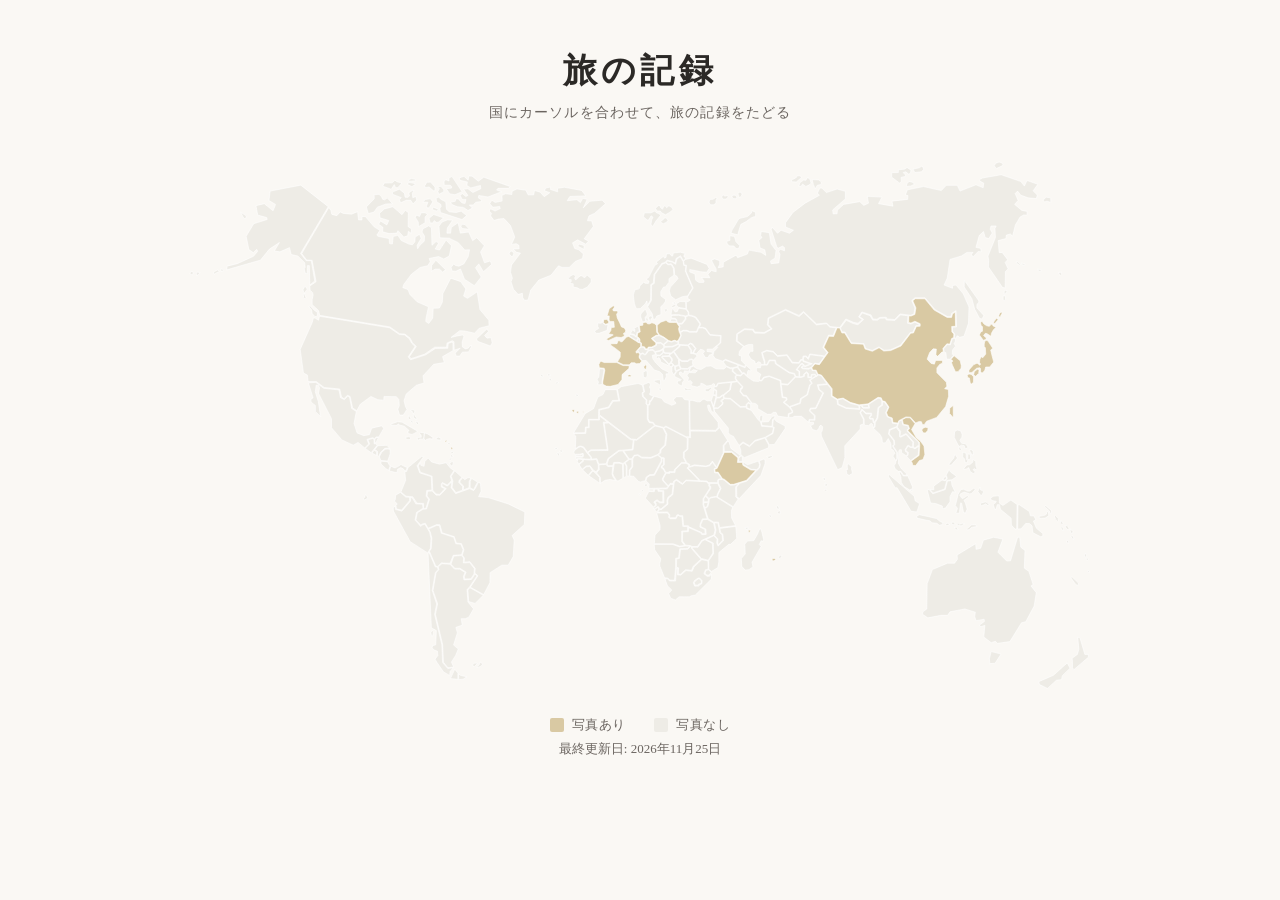
==== commit 8d655f41: "Separate French Guiana from France on the world map French Guiana was drawn as part of the France gr" ====
--- a/index.html
+++ b/index.html
@@ -2,6 +2,7 @@
 <html lang="ja">
 <head>
 <meta charset="UTF-8">
+<meta name="viewport" content="width=device-width, initial-scale=1">
 <title>旅の記録</title>
 <link rel="stylesheet" href="css/style.css">
 </head>
@@ -151,9 +152,10 @@
         <path d="M281.194,678.393l-2.273-0.25l-2.265,1.521l1.642,1.781L281.194,678.393L281.194,678.393z"/>
         <path d="M283.459,677.252l-0.752,2.411l-2.144,1.901l0.13,0.631l3.655-1.4l1.513-1.901L283.459,677.252L283.459,677.252z"/>
     </g>
+    <!-- フランス領ギアナ。フランスとは別の地域として扱うため、fr のグループから外している -->
+    <path id="gf" d="M276.163,517.285l5.058,3.154l-2.646,5.255l-0.959,1.21l-2.809-1.615l0.079-5.663L276.163,517.285L276.163,517.285z"/>
     <g id="fr">
         <path class="mainland" d="M412.973,393.588l-1.91,0.467l-3.82,4.158l-1.149,0.078l-1.53-1.081l-0.993,0.233l-0.762,2.386l-5.584,0.155l0.156,1.236l3.82,2.543l4.435,3.543l-0.077,4.236l-2.368,4.157l5.126,2.464l5.204,0.154l1.606-1.85l3.286,0.078l0.916,0.848l3.285-0.233l1.686-2.162l-2.145-2.541l-0.155-1.616l0.458-1.771l-1.071-1.539l-1.833,0.535l-0.232-1.383l4.054-4.469v-2.697l-2.348-0.767l-1.432-0.987L412.973,393.588L412.973,393.588z"/>
-        <path d="M276.163,517.285l5.058,3.154l-2.646,5.255l-0.959,1.21l-2.809-1.615l0.079-5.663L276.163,517.285L276.163,517.285z"/>
         <path d="M540.023,586.93l-1.972,0.129l-0.129,1.722l1.313,0.269l1.972-0.925L540.023,586.93L540.023,586.93z"/>
         <path d="M516.857,562.666l0.656,1.461h1.055l0.526-1.857L516.857,562.666L516.857,562.666z"/>
         <path d="M258.823,489.822l-0.917,0.847l0.683,1.383l1.296-0.38L258.823,489.822L258.823,489.822z"/>
@@ -427,6 +429,8 @@
     <span class="legend-item"><span class="legend-swatch unvisited"></span>写真なし</span>
   </div>
   <p class="stats" id="lastUpdated"></p>
+
+  <div class="mobile-list" id="mobileCountryList"></div>
 </div>
 
 <script src="js/countries.js"></script>
--- a/css/style.css
+++ b/css/style.css
@@ -24,7 +24,6 @@
   background: var(--bg);
   color: var(--ink);
   font-family: "Hiragino Mincho ProN", "Yu Mincho", "YuMincho", serif;
-  min-width: 1000px;
 }
 
 .page {
@@ -188,6 +187,41 @@
   font-size: 13px;
 }
 
+/* ---------- モバイル用の一覧（地図がタップしづらいための代替導線） ---------- */
+
+.mobile-list {
+  display: none;
+}
+
+.mobile-list-region h2 {
+  font-size: 13px;
+  color: var(--ink-soft);
+  letter-spacing: 0.1em;
+  margin: 24px 4px 4px;
+}
+
+.mobile-list ul {
+  list-style: none;
+  margin: 0;
+  padding: 0;
+  border-top: 1px solid var(--line);
+}
+
+.mobile-list li {
+  border-bottom: 1px solid var(--line);
+}
+
+.mobile-list a {
+  display: flex;
+  align-items: center;
+  padding: 14px 4px;
+  color: var(--ink);
+  text-decoration: none;
+  font-size: 15px;
+  letter-spacing: 0.03em;
+  min-height: 44px;
+}
+
 /* ---------- ギャラリーページ ---------- */
 
 .breadcrumb {
@@ -209,14 +243,6 @@
 .gallery-title {
   text-align: center;
   margin-top: 24px;
-}
-
-.gallery-title .region {
-  display: block;
-  font-size: 13px;
-  color: var(--ink-soft);
-  letter-spacing: 0.15em;
-  margin-bottom: 6px;
 }
 
 .gallery-title h1 {
@@ -349,3 +375,59 @@
   transform: translateY(-50%);
   font-size: 40px;
 }
+
+/* ---------- モバイル ---------- */
+
+@media (max-width: 700px) {
+  .page {
+    padding: 32px 16px 60px;
+  }
+
+  .site-title {
+    font-size: 26px;
+  }
+
+  .site-subtitle {
+    font-size: 12px;
+  }
+
+  .map-wrap {
+    margin-top: 28px;
+  }
+
+  /* ホバー前提のツールチップはタップ操作と相性が悪いので、下の一覧に譲る */
+  .map-tooltip {
+    display: none;
+  }
+
+  .mobile-list {
+    display: block;
+    margin-top: 8px;
+  }
+
+  .gallery-title h1 {
+    font-size: 24px;
+  }
+
+  .gallery-grid {
+    grid-template-columns: repeat(2, 1fr);
+    gap: 10px;
+  }
+
+  .lightbox .prev,
+  .lightbox .next {
+    font-size: 32px;
+    padding: 16px 12px;
+  }
+
+  .lightbox .close {
+    font-size: 24px;
+    padding: 16px;
+  }
+}
+
+@media (max-width: 420px) {
+  .gallery-grid {
+    grid-template-columns: 1fr;
+  }
+}
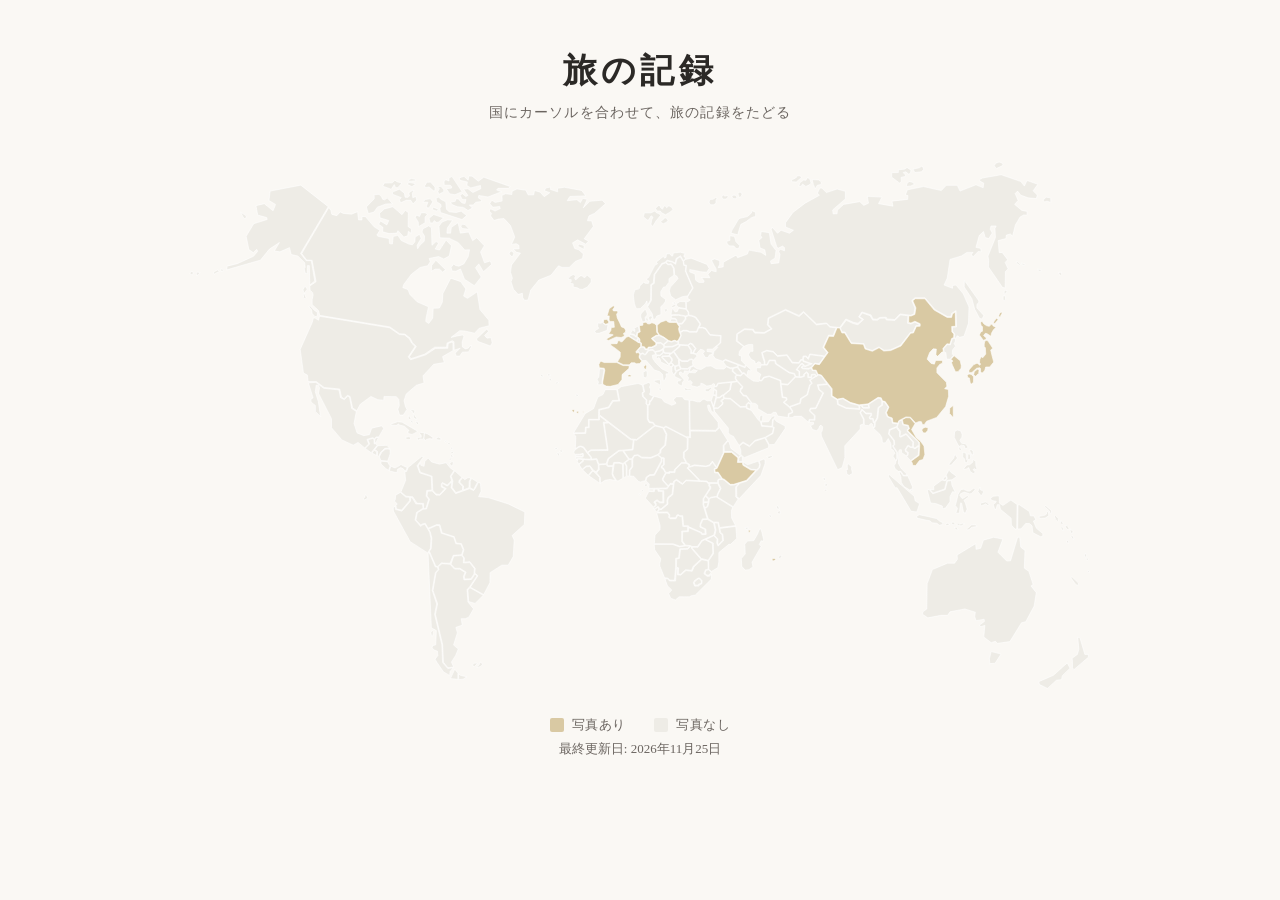
==== commit 6308d027: "Separate Guadeloupe and Martinique from France on the world map Both islands were drawn as part of t" ====
--- a/index.html
+++ b/index.html
@@ -152,15 +152,15 @@
         <path d="M281.194,678.393l-2.273-0.25l-2.265,1.521l1.642,1.781L281.194,678.393L281.194,678.393z"/>
         <path d="M283.459,677.252l-0.752,2.411l-2.144,1.901l0.13,0.631l3.655-1.4l1.513-1.901L283.459,677.252L283.459,677.252z"/>
     </g>
-    <!-- フランス領ギアナ。フランスとは別の地域として扱うため、fr のグループから外している -->
+    <!-- フランス領ギアナ・グアドループ・マルティニーク。フランスとは別の地域として扱うため、fr のグループから外している -->
     <path id="gf" d="M276.163,517.285l5.058,3.154l-2.646,5.255l-0.959,1.21l-2.809-1.615l0.079-5.663L276.163,517.285L276.163,517.285z"/>
+    <path id="gp" d="M254.095,484.065l-1.296,0.535l0.458,1.149l1.521-0.994l-0.303-0.311L254.095,484.065L254.095,484.065z"/>
+    <path id="mq" d="M258.823,489.822l-0.917,0.847l0.683,1.383l1.296-0.38L258.823,489.822L258.823,489.822z"/>
     <g id="fr">
         <path class="mainland" d="M412.973,393.588l-1.91,0.467l-3.82,4.158l-1.149,0.078l-1.53-1.081l-0.993,0.233l-0.762,2.386l-5.584,0.155l0.156,1.236l3.82,2.543l4.435,3.543l-0.077,4.236l-2.368,4.157l5.126,2.464l5.204,0.154l1.606-1.85l3.286,0.078l0.916,0.848l3.285-0.233l1.686-2.162l-2.145-2.541l-0.155-1.616l0.458-1.771l-1.071-1.539l-1.833,0.535l-0.232-1.383l4.054-4.469v-2.697l-2.348-0.767l-1.432-0.987L412.973,393.588L412.973,393.588z"/>
         <path d="M540.023,586.93l-1.972,0.129l-0.129,1.722l1.313,0.269l1.972-0.925L540.023,586.93L540.023,586.93z"/>
         <path d="M516.857,562.666l0.656,1.461h1.055l0.526-1.857L516.857,562.666L516.857,562.666z"/>
-        <path d="M258.823,489.822l-0.917,0.847l0.683,1.383l1.296-0.38L258.823,489.822L258.823,489.822z"/>
         <path d="M428.039,418.016l-1.687,1.695l-0.154,1.538l1.374,0.847l0.536-0.076l0.303-2.24L428.039,418.016L428.039,418.016z"/>
-        <path d="M254.095,484.065l-1.296,0.535l0.458,1.149l1.521-0.994l-0.303-0.311L254.095,484.065L254.095,484.065z"/>
     </g>
     <path id="ga" d="M435.438,526.646l-0.104,2.151l-4.875-0.104l-2.982,5.766l7.012,7.667l1.736-1.453l-0.052-1.503l-1.192-0.554v-1.057l2.688-1.701l2.387,1.807l2.638,0.052l-0.054-9.067l-4.176-0.196l-0.052-1.903L435.438,526.646L435.438,526.646z"/>
     <g id="gb">
